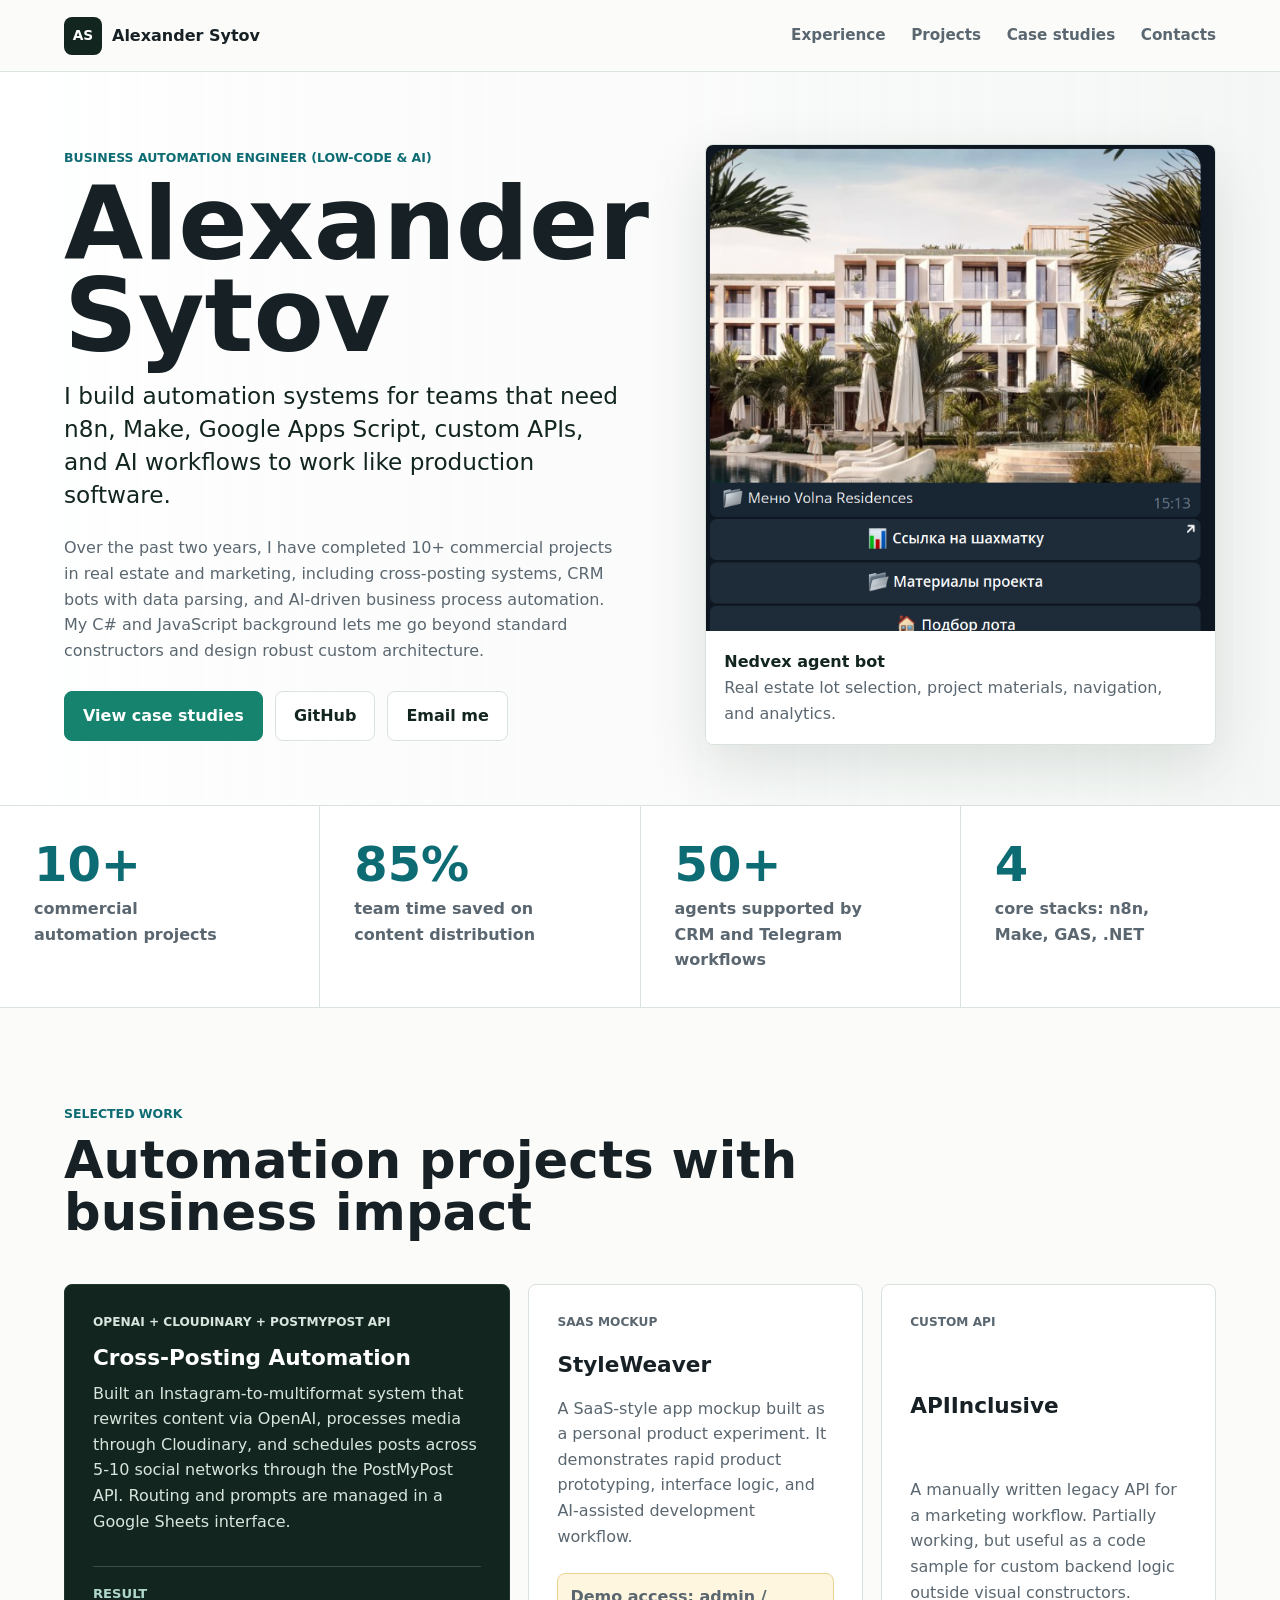
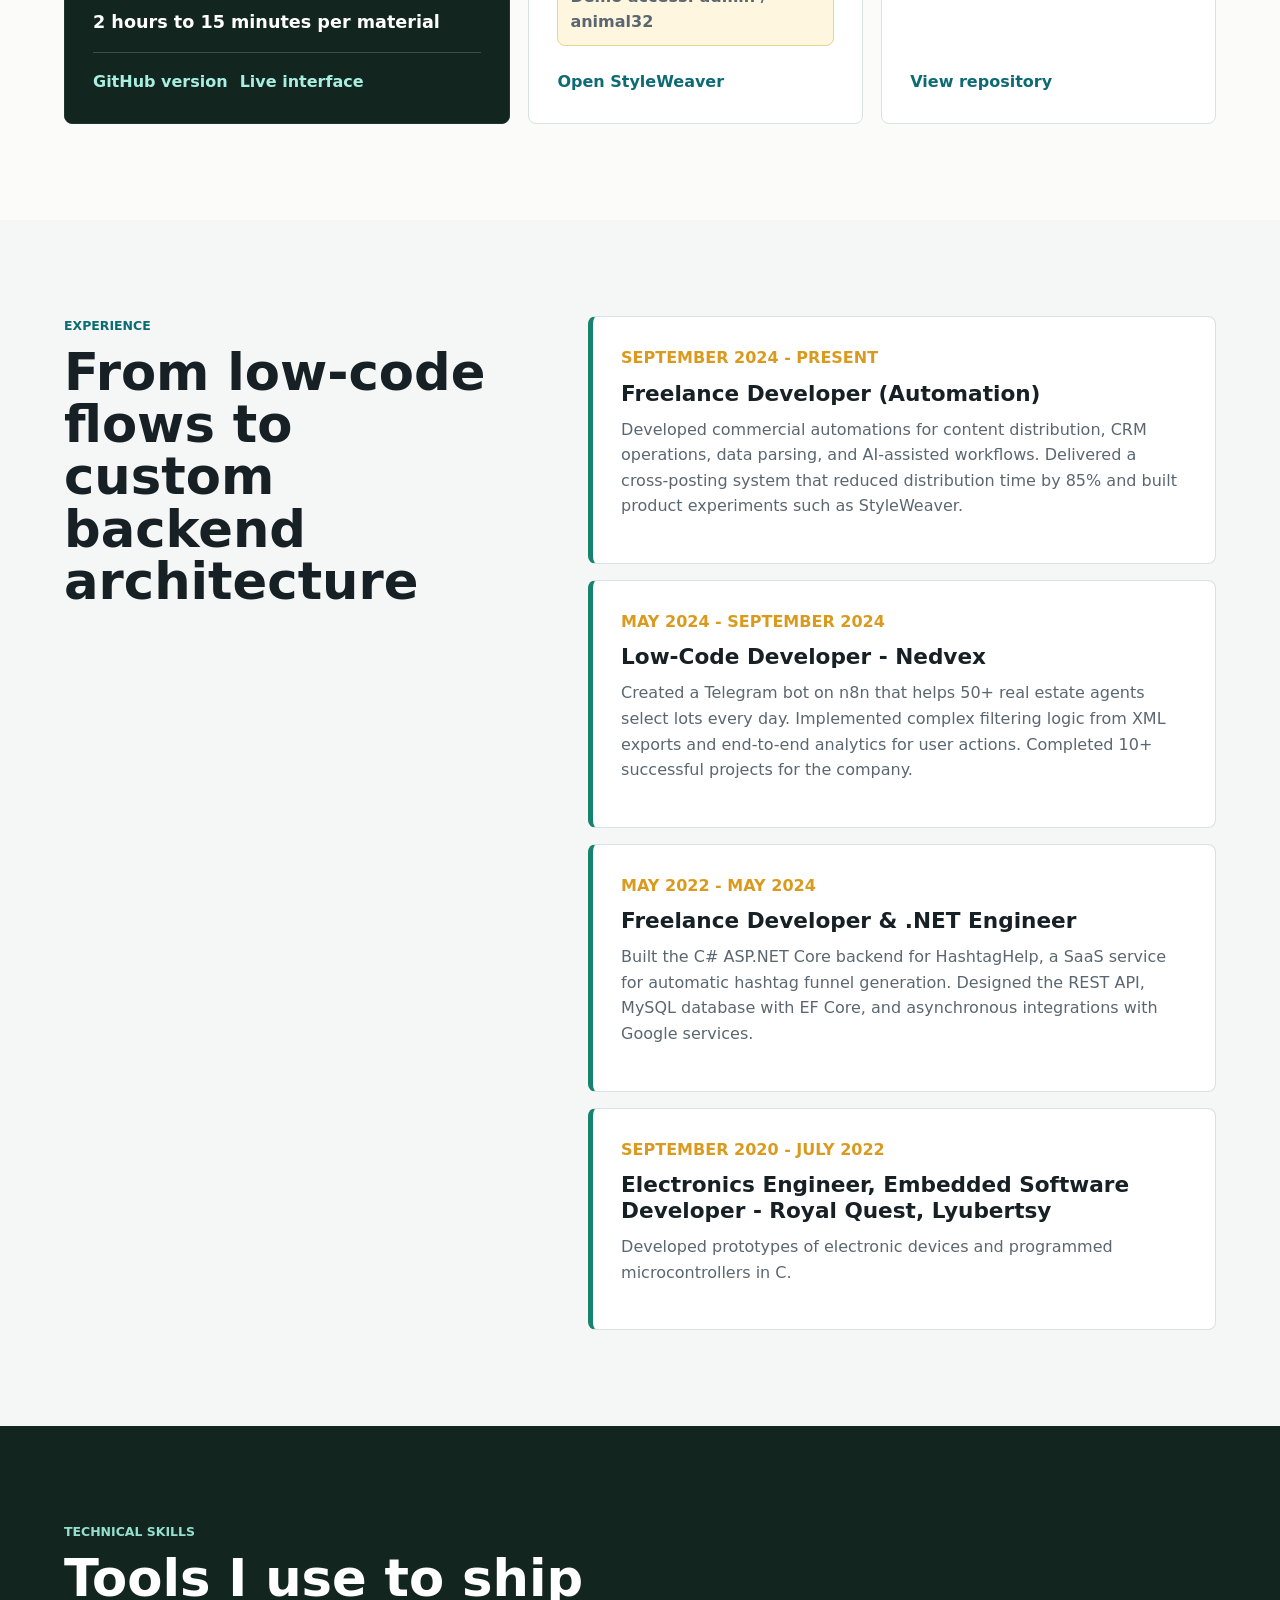
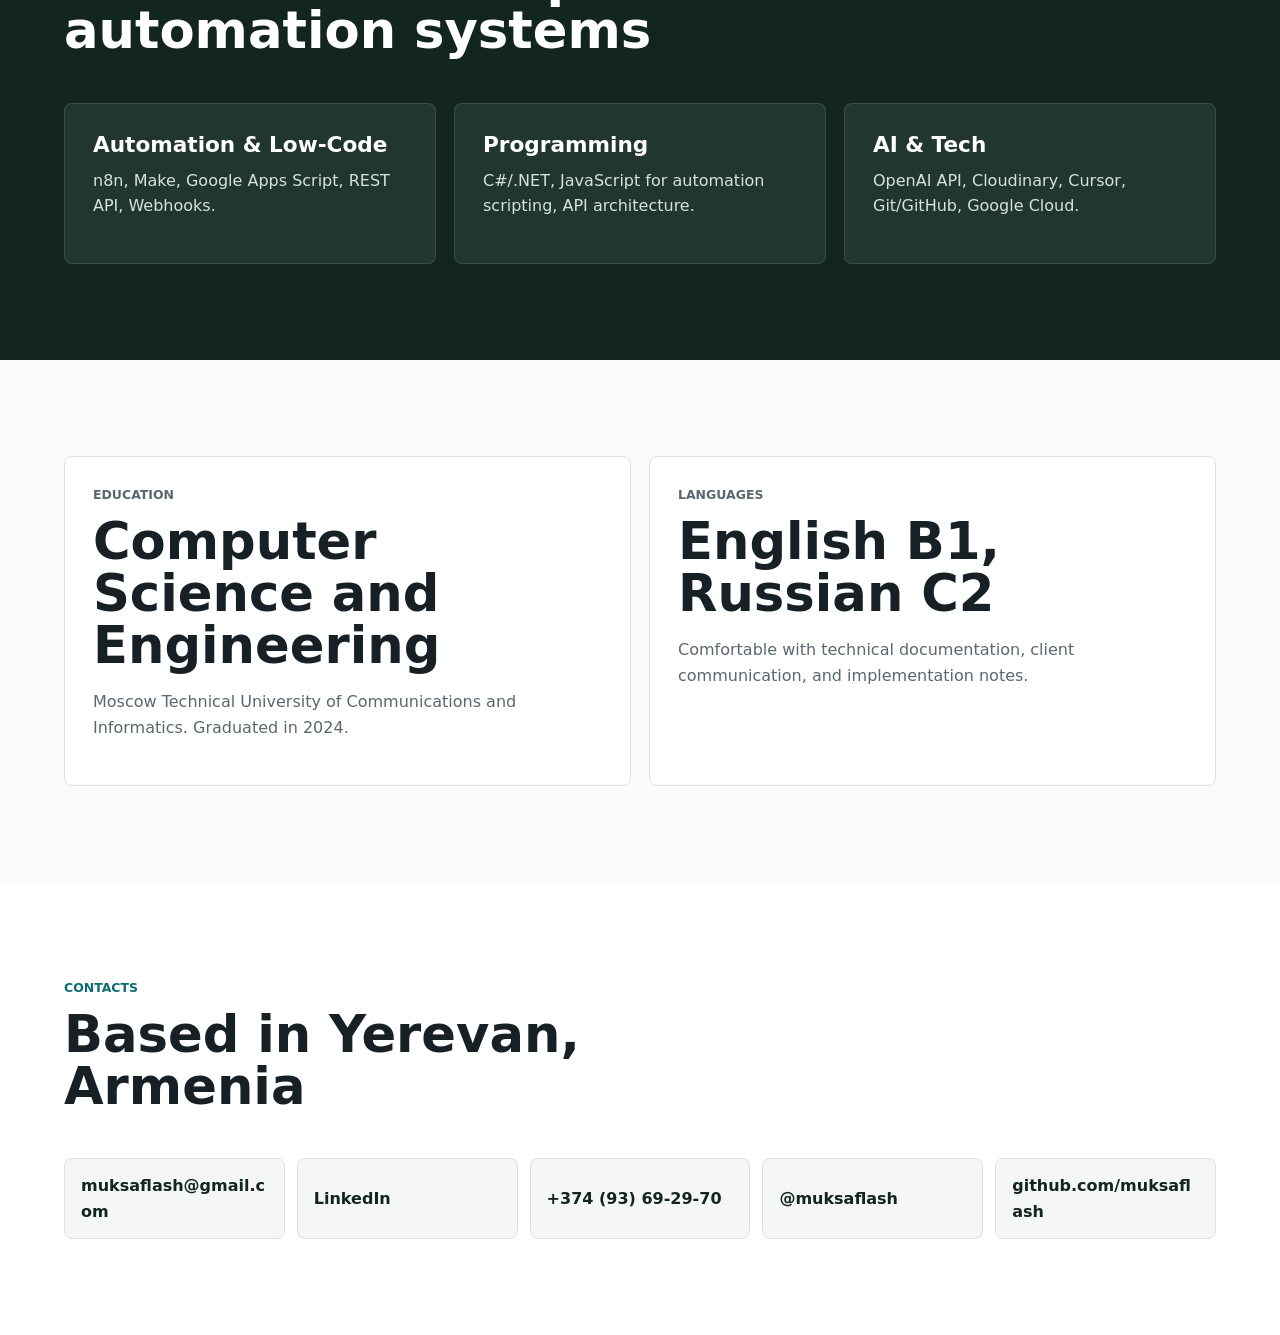
==== index.html @ afac539a "Create GitHub Pages resume site" ====
<!doctype html>
<html lang="en">
  <head>
    <meta charset="utf-8">
    <meta name="viewport" content="width=device-width, initial-scale=1">
    <title>Alexander Sytov | Business Automation Engineer</title>
    <meta
      name="description"
      content="Alexander Sytov - Business Automation Engineer specializing in low-code, AI, n8n, Make, Google Apps Script, C#, JavaScript, APIs, and CRM automation."
    >
    <meta property="og:title" content="Alexander Sytov | Business Automation Engineer">
    <meta
      property="og:description"
      content="Low-code and AI automation engineer with commercial projects in real estate, marketing, cross-posting, bots, and custom APIs."
    >
    <meta property="og:type" content="website">
    <meta property="og:image" content="assets/doc-visual-01.png">
    <link rel="stylesheet" href="styles.css">
  </head>
  <body>
    <header class="site-header">
      <a class="brand" href="index.html" aria-label="Alexander Sytov home">
        <span class="brand-mark">AS</span>
        <span>Alexander Sytov</span>
      </a>
      <nav class="site-nav" aria-label="Primary navigation">
        <a href="#experience">Experience</a>
        <a href="#projects">Projects</a>
        <a href="projects.html">Case studies</a>
        <a href="#contacts">Contacts</a>
      </nav>
    </header>

    <main>
      <section class="hero">
        <div class="hero-copy">
          <p class="eyebrow">Business Automation Engineer (Low-Code &amp; AI)</p>
          <h1>Alexander Sytov</h1>
          <p class="lead">
            I build automation systems for teams that need n8n, Make, Google Apps Script,
            custom APIs, and AI workflows to work like production software.
          </p>
          <p>
            Over the past two years, I have completed 10+ commercial projects in real estate
            and marketing, including cross-posting systems, CRM bots with data parsing, and
            AI-driven business process automation. My C# and JavaScript background lets me go
            beyond standard constructors and design robust custom architecture.
          </p>
          <div class="hero-actions">
            <a class="button primary" href="projects.html">View case studies</a>
            <a class="button" href="https://github.com/muksaflash" target="_blank" rel="noreferrer">GitHub</a>
            <a class="button" href="mailto:muksaflash@gmail.com">Email me</a>
          </div>
        </div>
        <figure class="hero-visual">
          <img src="assets/doc-visual-01.png" alt="Telegram real estate bot interface for Nedvex agents">
          <figcaption>
            <strong>Nedvex agent bot</strong>
            Real estate lot selection, project materials, navigation, and analytics.
          </figcaption>
        </figure>
      </section>

      <section class="metric-band" aria-label="Professional highlights">
        <article>
          <strong>10+</strong>
          <span>commercial automation projects</span>
        </article>
        <article>
          <strong>85%</strong>
          <span>team time saved on content distribution</span>
        </article>
        <article>
          <strong>50+</strong>
          <span>agents supported by CRM and Telegram workflows</span>
        </article>
        <article>
          <strong>4</strong>
          <span>core stacks: n8n, Make, GAS, .NET</span>
        </article>
      </section>

      <section id="projects" class="section">
        <div class="section-heading">
          <p class="eyebrow">Selected Work</p>
          <h2>Automation projects with business impact</h2>
        </div>
        <div class="project-grid">
          <article class="project-card feature-card">
            <div>
              <p class="tag">OpenAI + Cloudinary + PostMyPost API</p>
              <h3>Cross-Posting Automation</h3>
              <p>
                Built an Instagram-to-multiformat system that rewrites content via OpenAI,
                processes media through Cloudinary, and schedules posts across 5-10 social
                networks through the PostMyPost API. Routing and prompts are managed in a
                Google Sheets interface.
              </p>
            </div>
            <div class="result-row">
              <span>Result</span>
              <strong>2 hours to 15 minutes per material</strong>
            </div>
            <div class="link-row">
              <a href="https://github.com/Muksaflash/CrosspostingInstGAS" target="_blank" rel="noreferrer">GitHub version</a>
              <a href="https://instagram-automation-76kati656a-uc.a.run.app/" target="_blank" rel="noreferrer">Live interface</a>
            </div>
          </article>

          <article class="project-card">
            <p class="tag">SaaS mockup</p>
            <h3>StyleWeaver</h3>
            <p>
              A SaaS-style app mockup built as a personal product experiment. It demonstrates
              rapid product prototyping, interface logic, and AI-assisted development workflow.
            </p>
            <p class="note">Demo access: admin / animal32</p>
            <a href="https://styleweaver-692930870929.us-central1.run.app/" target="_blank" rel="noreferrer">Open StyleWeaver</a>
          </article>

          <article class="project-card">
            <p class="tag">Custom API</p>
            <h3>APIInclusive</h3>
            <p>
              A manually written legacy API for a marketing workflow. Partially working, but
              useful as a code sample for custom backend logic outside visual constructors.
            </p>
            <a href="https://github.com/Muksaflash/APIInclusive" target="_blank" rel="noreferrer">View repository</a>
          </article>
        </div>
      </section>

      <section id="experience" class="section split-section">
        <div class="section-heading sticky-heading">
          <p class="eyebrow">Experience</p>
          <h2>From low-code flows to custom backend architecture</h2>
        </div>
        <div class="timeline">
          <article class="timeline-item">
            <p class="date">September 2024 - Present</p>
            <h3>Freelance Developer (Automation)</h3>
            <p>
              Developed commercial automations for content distribution, CRM operations,
              data parsing, and AI-assisted workflows. Delivered a cross-posting system that
              reduced distribution time by 85% and built product experiments such as StyleWeaver.
            </p>
          </article>
          <article class="timeline-item">
            <p class="date">May 2024 - September 2024</p>
            <h3>Low-Code Developer - Nedvex</h3>
            <p>
              Created a Telegram bot on n8n that helps 50+ real estate agents select lots
              every day. Implemented complex filtering logic from XML exports and end-to-end
              analytics for user actions. Completed 10+ successful projects for the company.
            </p>
          </article>
          <article class="timeline-item">
            <p class="date">May 2022 - May 2024</p>
            <h3>Freelance Developer &amp; .NET Engineer</h3>
            <p>
              Built the C# ASP.NET Core backend for HashtagHelp, a SaaS service for automatic
              hashtag funnel generation. Designed the REST API, MySQL database with EF Core,
              and asynchronous integrations with Google services.
            </p>
          </article>
          <article class="timeline-item">
            <p class="date">September 2020 - July 2022</p>
            <h3>Electronics Engineer, Embedded Software Developer - Royal Quest, Lyubertsy</h3>
            <p>
              Developed prototypes of electronic devices and programmed microcontrollers in C.
            </p>
          </article>
        </div>
      </section>

      <section class="section skill-layout">
        <div class="section-heading">
          <p class="eyebrow">Technical Skills</p>
          <h2>Tools I use to ship automation systems</h2>
        </div>
        <div class="skill-columns">
          <article>
            <h3>Automation &amp; Low-Code</h3>
            <p>n8n, Make, Google Apps Script, REST API, Webhooks.</p>
          </article>
          <article>
            <h3>Programming</h3>
            <p>C#/.NET, JavaScript for automation scripting, API architecture.</p>
          </article>
          <article>
            <h3>AI &amp; Tech</h3>
            <p>OpenAI API, Cloudinary, Cursor, Git/GitHub, Google Cloud.</p>
          </article>
        </div>
      </section>

      <section class="section compact-grid">
        <article>
          <p class="eyebrow">Education</p>
          <h2>Computer Science and Engineering</h2>
          <p>Moscow Technical University of Communications and Informatics. Graduated in 2024.</p>
        </article>
        <article>
          <p class="eyebrow">Languages</p>
          <h2>English B1, Russian C2</h2>
          <p>Comfortable with technical documentation, client communication, and implementation notes.</p>
        </article>
      </section>

      <section id="contacts" class="section contact-section">
        <div class="section-heading">
          <p class="eyebrow">Contacts</p>
          <h2>Based in Yerevan, Armenia</h2>
        </div>
        <div class="contact-grid">
          <a href="mailto:muksaflash@gmail.com">muksaflash@gmail.com</a>
          <a href="https://www.linkedin.com/in/aleksandr-sytov/" target="_blank" rel="noreferrer">LinkedIn</a>
          <a href="tel:+37493692970">+374 (93) 69-29-70</a>
          <a href="https://t.me/muksaflash" target="_blank" rel="noreferrer">@muksaflash</a>
          <a href="https://github.com/muksaflash" target="_blank" rel="noreferrer">github.com/muksaflash</a>
        </div>
      </section>
    </main>
  </body>
</html>
---- styles.css ----
:root {
  --ink: #172025;
  --muted: #5b6770;
  --panel: #ffffff;
  --panel-alt: #f4f7f5;
  --line: #d9e2dc;
  --dark: #13251f;
  --dark-soft: #20362e;
  --accent: #15836d;
  --accent-strong: #0d6b73;
  --signal: #d99a1e;
  --paper: #fbfcfa;
  --shadow: 0 22px 60px rgba(21, 45, 35, 0.12);
}

* {
  box-sizing: border-box;
}

html {
  scroll-behavior: smooth;
}

body {
  margin: 0;
  color: var(--ink);
  background: var(--paper);
  font-family: Inter, ui-sans-serif, system-ui, -apple-system, BlinkMacSystemFont, "Segoe UI", Arial, sans-serif;
  line-height: 1.6;
}

img {
  display: block;
  max-width: 100%;
}

a {
  color: var(--accent-strong);
  text-decoration: none;
}

a:hover {
  text-decoration: underline;
}

.site-header {
  position: sticky;
  top: 0;
  z-index: 10;
  display: flex;
  align-items: center;
  justify-content: space-between;
  gap: 24px;
  min-height: 72px;
  padding: 14px clamp(20px, 5vw, 64px);
  background: rgba(251, 252, 250, 0.92);
  border-bottom: 1px solid var(--line);
  backdrop-filter: blur(16px);
}

.brand {
  display: inline-flex;
  align-items: center;
  gap: 10px;
  color: var(--ink);
  font-weight: 800;
  white-space: nowrap;
}

.brand:hover {
  text-decoration: none;
}

.brand-mark {
  display: grid;
  place-items: center;
  width: 38px;
  height: 38px;
  color: #ffffff;
  background: var(--dark);
  border-radius: 8px;
  font-size: 0.86rem;
  letter-spacing: 0;
}

.site-nav {
  display: flex;
  align-items: center;
  justify-content: flex-end;
  gap: clamp(12px, 2vw, 28px);
  flex-wrap: wrap;
  font-size: 0.95rem;
  font-weight: 650;
}

.site-nav a {
  color: var(--muted);
}

.site-nav a:hover,
.site-nav a[aria-current="page"] {
  color: var(--accent-strong);
  text-decoration: none;
}

.hero,
.page-hero {
  display: grid;
  grid-template-columns: minmax(0, 1.05fr) minmax(320px, 0.95fr);
  gap: clamp(32px, 6vw, 80px);
  align-items: center;
  padding: clamp(42px, 6vw, 72px) clamp(20px, 5vw, 64px) clamp(34px, 5vw, 60px);
  background:
    linear-gradient(90deg, rgba(255, 255, 255, 0.96), rgba(244, 247, 245, 0.8)),
    var(--panel-alt);
}

.hero-copy,
.page-hero > div {
  max-width: 720px;
}

.eyebrow {
  margin: 0 0 10px;
  color: var(--accent-strong);
  font-size: 0.78rem;
  font-weight: 800;
  letter-spacing: 0;
  text-transform: uppercase;
}

h1,
h2,
h3,
p {
  margin-top: 0;
}

h1 {
  margin-bottom: 18px;
  font-size: clamp(3rem, 8vw, 6.8rem);
  line-height: 0.9;
  letter-spacing: 0;
}

h2 {
  margin-bottom: 18px;
  font-size: clamp(2rem, 4vw, 3.4rem);
  line-height: 1.02;
  letter-spacing: 0;
}

h3 {
  margin-bottom: 10px;
  font-size: clamp(1.1rem, 2vw, 1.35rem);
  line-height: 1.2;
}

.lead {
  color: var(--dark);
  font-size: clamp(1.15rem, 2vw, 1.45rem);
  line-height: 1.42;
}

.hero-copy p:not(.eyebrow):not(.lead) {
  max-width: 650px;
  color: var(--muted);
}

.hero-actions,
.link-row {
  display: flex;
  align-items: center;
  gap: 12px;
  flex-wrap: wrap;
}

.hero-actions {
  margin-top: 28px;
}

.button {
  display: inline-flex;
  align-items: center;
  justify-content: center;
  min-height: 44px;
  padding: 11px 18px;
  color: var(--dark);
  border: 1px solid var(--line);
  border-radius: 8px;
  background: #ffffff;
  font-weight: 800;
}

.button:hover {
  color: var(--dark);
  border-color: var(--accent);
  text-decoration: none;
}

.button.primary {
  color: #ffffff;
  background: var(--accent);
  border-color: var(--accent);
}

.hero-visual,
.wide-visual,
.visual-grid figure {
  overflow: hidden;
  margin: 0;
  background: #ffffff;
  border: 1px solid var(--line);
  border-radius: 8px;
  box-shadow: var(--shadow);
}

.hero-visual {
  align-self: center;
  display: grid;
  grid-template-rows: minmax(0, 1fr) auto;
}

.hero-visual img {
  width: 100%;
  height: clamp(360px, 38vw, 500px);
  min-height: 0;
  object-fit: cover;
  object-position: top center;
}

.hero-visual figcaption {
  padding: 18px;
  color: var(--muted);
  background: #ffffff;
}

.hero-visual strong {
  display: block;
  color: var(--dark);
}

.metric-band {
  display: grid;
  grid-template-columns: repeat(4, minmax(0, 1fr));
  gap: 1px;
  background: var(--line);
  border-top: 1px solid var(--line);
  border-bottom: 1px solid var(--line);
}

.metric-band article {
  padding: clamp(20px, 4vw, 34px);
  background: #ffffff;
}

.metric-band strong {
  display: block;
  color: var(--accent-strong);
  font-size: clamp(2rem, 4vw, 3rem);
  line-height: 1;
}

.metric-band span {
  display: block;
  max-width: 210px;
  margin-top: 8px;
  color: var(--muted);
  font-weight: 700;
}

.section {
  padding: clamp(56px, 8vw, 96px) clamp(20px, 5vw, 64px);
}

.section-heading {
  max-width: 760px;
  margin-bottom: clamp(28px, 5vw, 46px);
}

.project-grid {
  display: grid;
  grid-template-columns: 1.2fr 0.9fr 0.9fr;
  gap: 18px;
}

.project-card,
.timeline-item,
.skill-columns article,
.compact-grid article,
.case-points article {
  padding: clamp(20px, 3vw, 28px);
  background: var(--panel);
  border: 1px solid var(--line);
  border-radius: 8px;
}

.project-card {
  display: flex;
  flex-direction: column;
  justify-content: space-between;
  min-height: 300px;
}

.project-card p {
  color: var(--muted);
}

.project-card a,
.contact-grid a,
.link-row a {
  font-weight: 850;
}

.feature-card {
  color: #ffffff;
  background: var(--dark);
  border-color: var(--dark-soft);
}

.feature-card p,
.feature-card .tag {
  color: #d7e5dd;
}

.feature-card a {
  color: #a8efe2;
}

.tag {
  margin-bottom: 12px;
  color: var(--accent-strong);
  font-size: 0.76rem;
  font-weight: 850;
  letter-spacing: 0;
  text-transform: uppercase;
}

.note {
  padding: 10px 12px;
  color: var(--dark);
  background: #fff6df;
  border: 1px solid #ead28f;
  border-radius: 8px;
  font-weight: 800;
}

.result-row {
  display: grid;
  gap: 4px;
  margin: 16px 0;
  padding: 16px 0;
  border-top: 1px solid rgba(255, 255, 255, 0.18);
  border-bottom: 1px solid rgba(255, 255, 255, 0.18);
}

.result-row span {
  color: #afd7cd;
  font-size: 0.82rem;
  font-weight: 850;
  letter-spacing: 0;
  text-transform: uppercase;
}

.result-row strong {
  color: #ffffff;
  font-size: 1.1rem;
}

.split-section {
  display: grid;
  grid-template-columns: minmax(260px, 0.72fr) minmax(0, 1fr);
  gap: clamp(30px, 6vw, 72px);
  background: var(--panel-alt);
}

.sticky-heading {
  align-self: start;
  position: sticky;
  top: 104px;
}

.timeline {
  display: grid;
  gap: 16px;
}

.timeline-item {
  border-left: 5px solid var(--accent);
}

.timeline-item p {
  color: var(--muted);
}

.date {
  margin-bottom: 10px;
  color: var(--signal) !important;
  font-weight: 850;
  letter-spacing: 0;
  text-transform: uppercase;
}

.skill-layout {
  background: var(--dark);
  color: #ffffff;
}

.skill-layout .eyebrow {
  color: #95dfcf;
}

.skill-columns {
  display: grid;
  grid-template-columns: repeat(3, minmax(0, 1fr));
  gap: 18px;
}

.skill-columns article {
  background: var(--dark-soft);
  border-color: rgba(255, 255, 255, 0.12);
}

.skill-columns p {
  color: #d4e3dc;
}

.compact-grid {
  display: grid;
  grid-template-columns: repeat(2, minmax(0, 1fr));
  gap: 18px;
}

.compact-grid p {
  color: var(--muted);
}

.contact-section {
  background: #ffffff;
}

.contact-grid {
  display: grid;
  grid-template-columns: repeat(5, minmax(0, 1fr));
  gap: 12px;
}

.contact-grid a {
  display: flex;
  align-items: center;
  min-height: 64px;
  padding: 14px 16px;
  color: var(--dark);
  background: var(--panel-alt);
  border: 1px solid var(--line);
  border-radius: 8px;
  overflow-wrap: anywhere;
}

.contact-grid a:hover {
  border-color: var(--accent);
  text-decoration: none;
}

.page-hero {
  grid-template-columns: minmax(0, 0.75fr) minmax(320px, 1fr);
}

.wide-visual img {
  width: 100%;
  height: clamp(290px, 36vw, 520px);
  object-fit: cover;
  object-position: center;
}

.case-study {
  display: grid;
  grid-template-columns: minmax(0, 0.8fr) minmax(0, 1.2fr);
  gap: clamp(28px, 5vw, 56px);
  align-items: start;
  padding: clamp(56px, 8vw, 96px) clamp(20px, 5vw, 64px);
}

.case-study.reverse {
  background: var(--panel-alt);
}

.case-copy {
  position: sticky;
  top: 104px;
}

.case-copy > p:not(.eyebrow) {
  color: var(--muted);
}

.case-points {
  display: grid;
  gap: 12px;
  margin: 26px 0;
}

.case-points p {
  color: var(--muted);
}

.visual-grid {
  display: grid;
  grid-template-columns: repeat(2, minmax(0, 1fr));
  gap: 16px;
}

.visual-grid figure {
  box-shadow: none;
}

.visual-grid img {
  width: 100%;
  aspect-ratio: 4 / 3;
  object-fit: cover;
  object-position: top center;
  background: #eef3f0;
}

.visual-grid figcaption {
  padding: 12px 14px;
  color: var(--muted);
  font-size: 0.9rem;
  font-weight: 750;
  background: #ffffff;
}

@media (max-width: 1060px) {
  .hero,
  .page-hero,
  .split-section,
  .case-study {
    grid-template-columns: 1fr;
  }

  .sticky-heading,
  .case-copy {
    position: static;
  }

  .project-grid {
    grid-template-columns: 1fr;
  }

  .feature-card {
    min-height: 0;
  }

  .contact-grid {
    grid-template-columns: repeat(2, minmax(0, 1fr));
  }
}

@media (max-width: 760px) {
  .site-header {
    align-items: flex-start;
    flex-direction: column;
  }

  .site-nav {
    justify-content: flex-start;
    width: 100%;
  }

  h1 {
    font-size: clamp(2.55rem, 15vw, 4.2rem);
  }

  .hero-visual img {
    min-height: 320px;
  }

  .metric-band,
  .skill-columns,
  .compact-grid,
  .visual-grid,
  .contact-grid {
    grid-template-columns: 1fr;
  }

  .section,
  .case-study {
    padding-top: 48px;
    padding-bottom: 48px;
  }
}
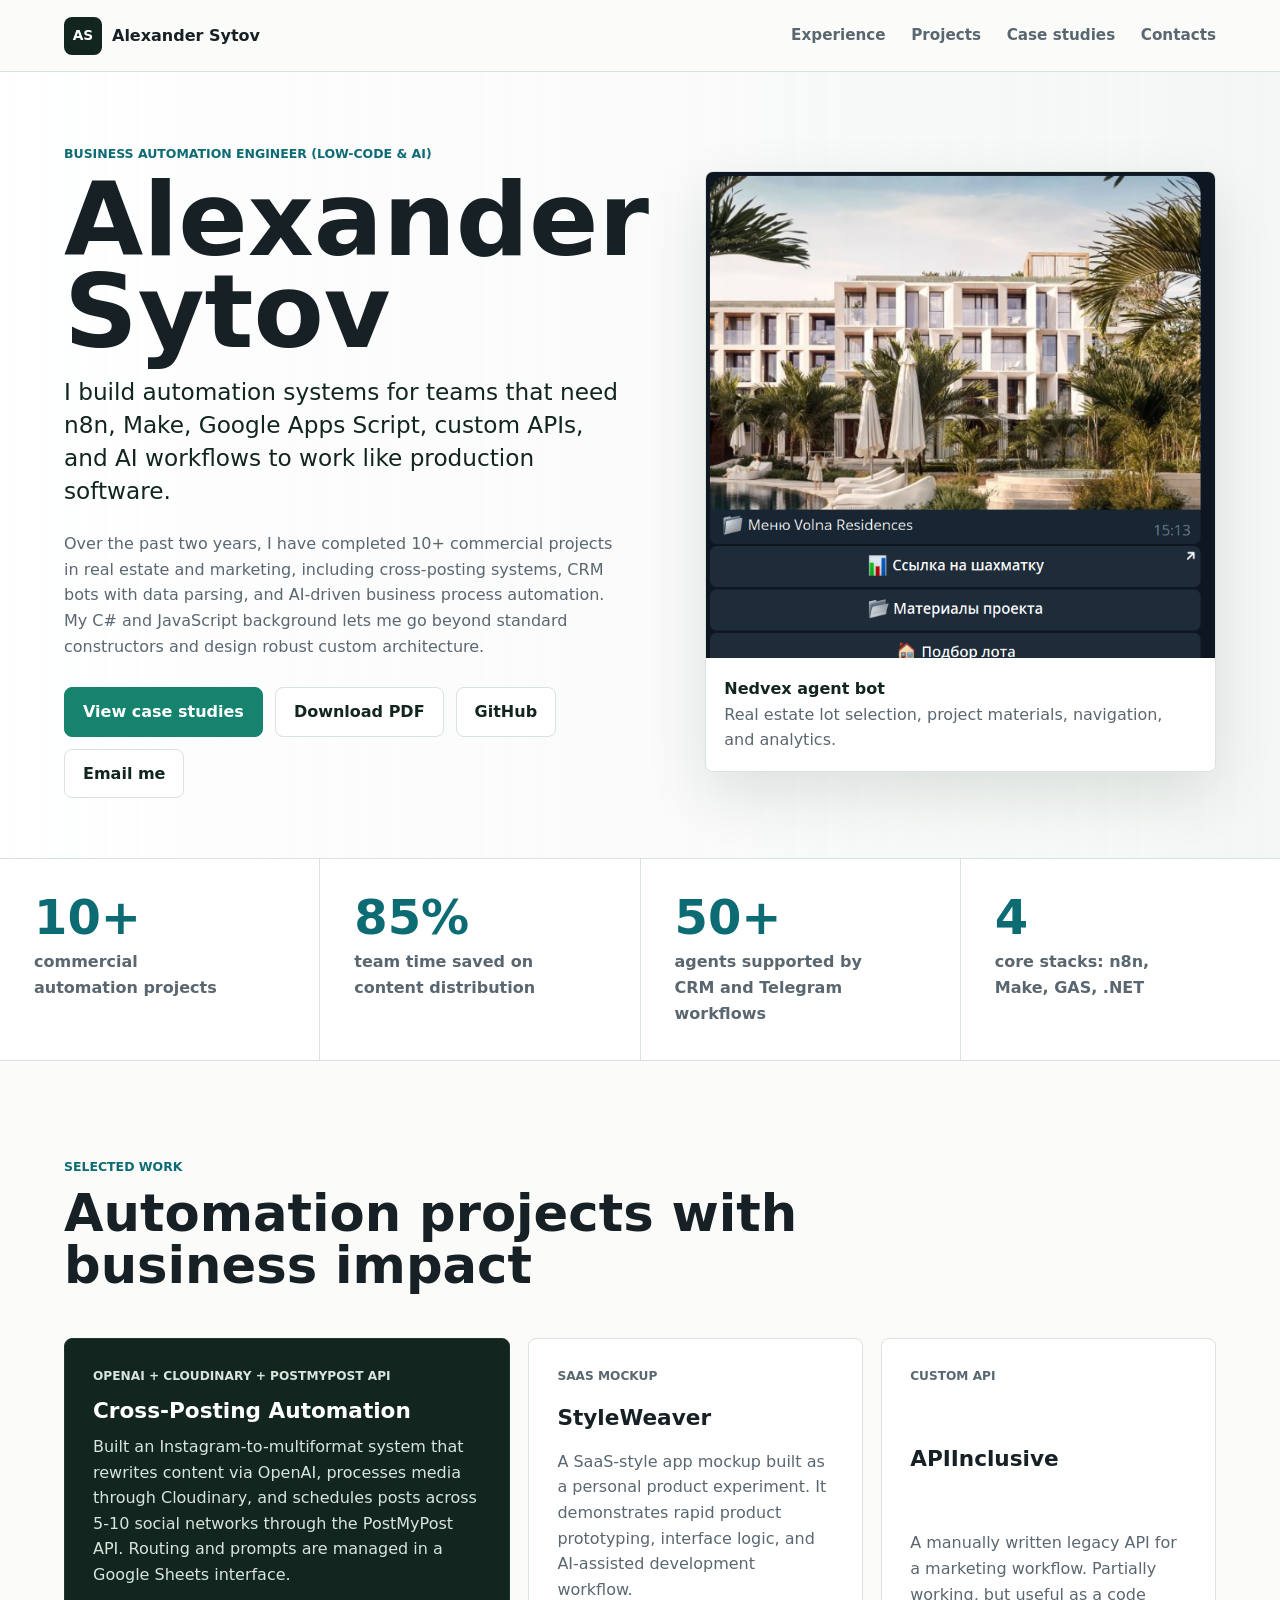
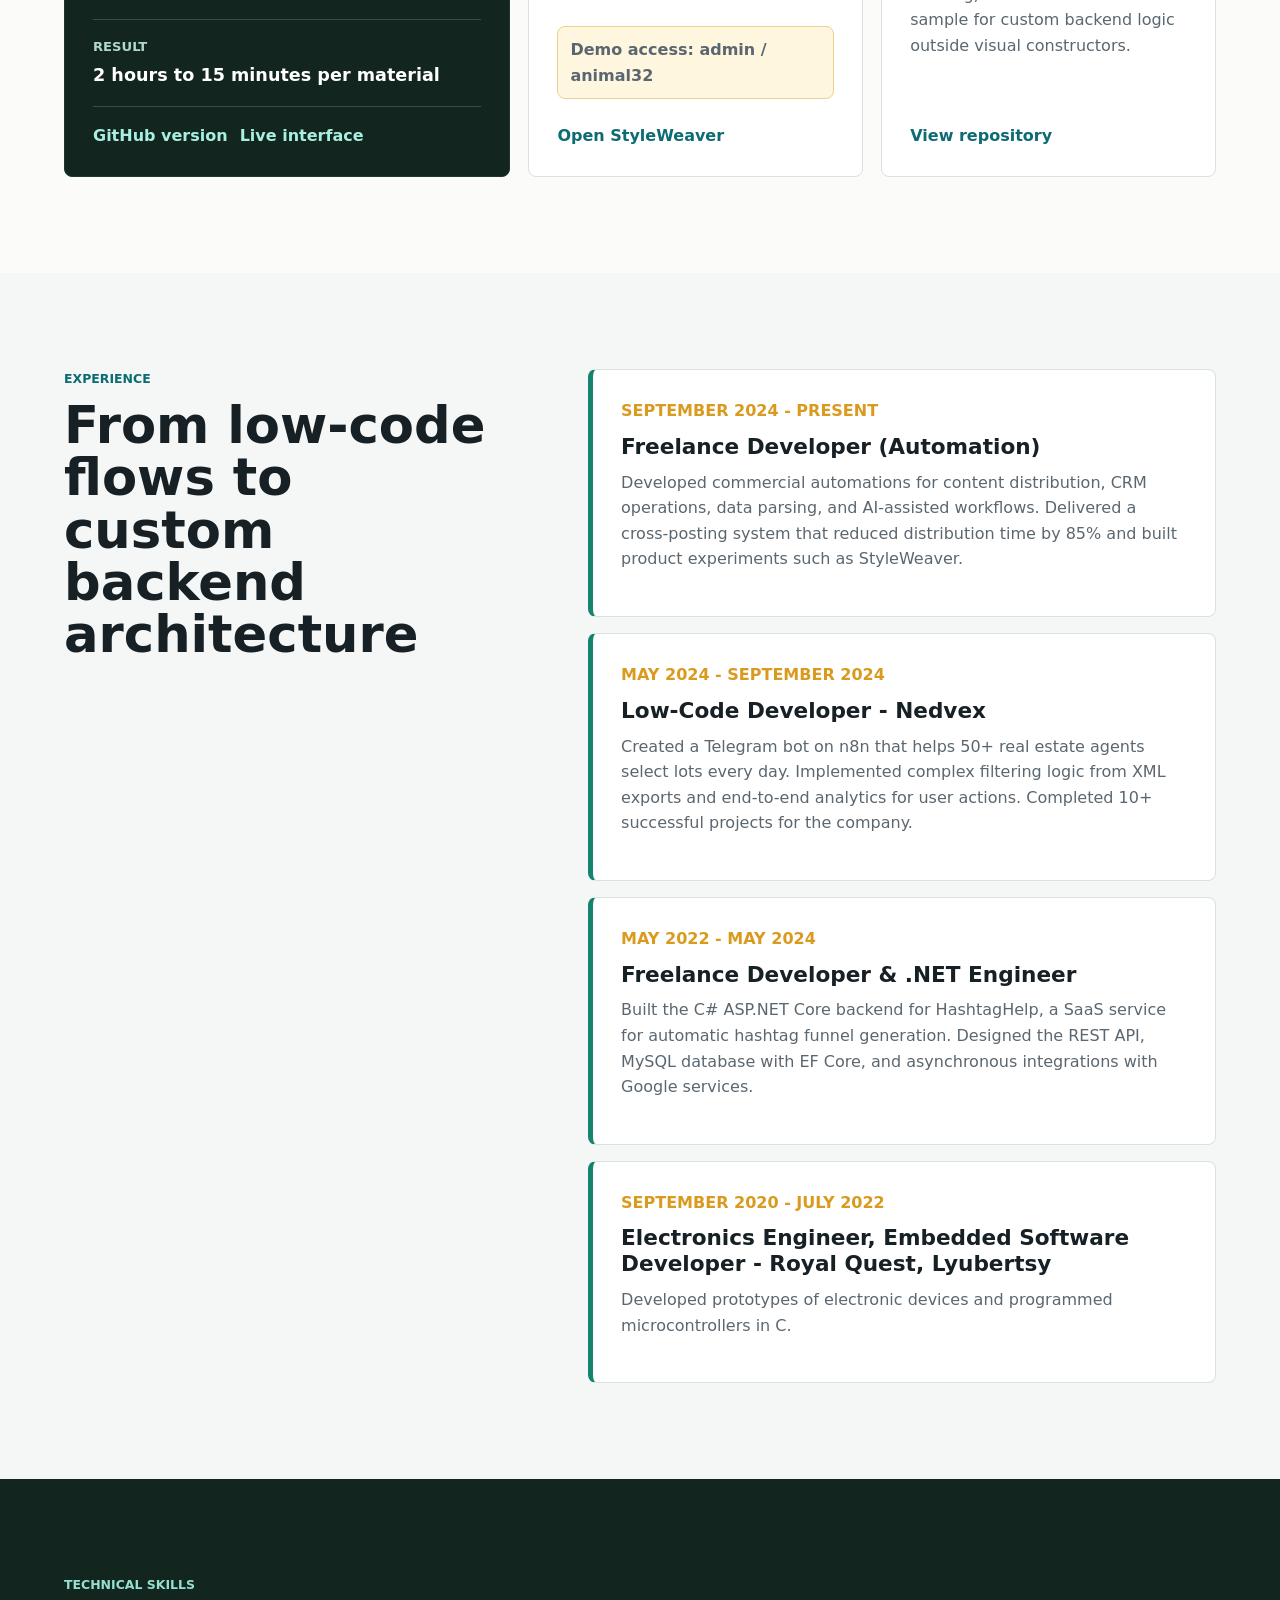
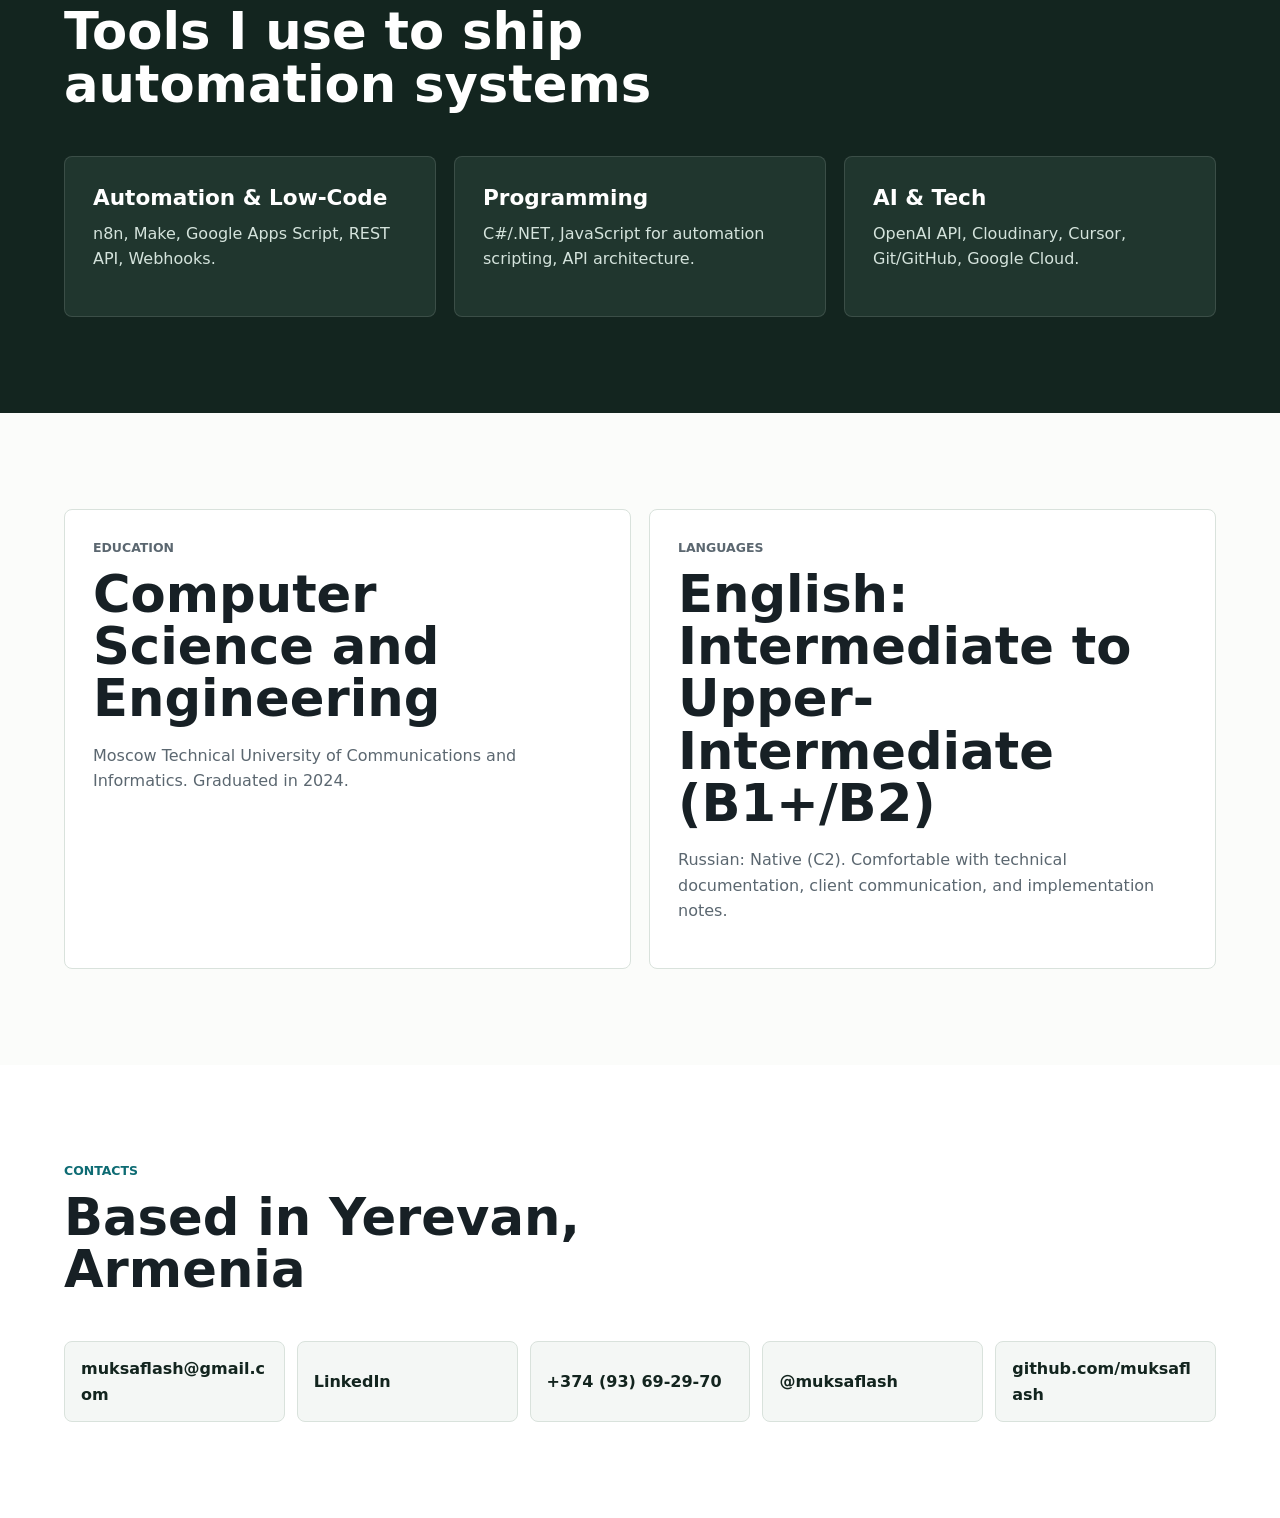
==== commit 223bb170: "Add downloadable one-page resume PDF" ====
--- a/index.html
+++ b/index.html
@@ -48,6 +48,7 @@
           </p>
           <div class="hero-actions">
             <a class="button primary" href="projects.html">View case studies</a>
+            <a class="button" href="assets/alexander-sytov-resume.pdf" download>Download PDF</a>
             <a class="button" href="https://github.com/muksaflash" target="_blank" rel="noreferrer">GitHub</a>
             <a class="button" href="mailto:muksaflash@gmail.com">Email me</a>
           </div>
@@ -202,8 +203,8 @@
         </article>
         <article>
           <p class="eyebrow">Languages</p>
-          <h2>English B1, Russian C2</h2>
-          <p>Comfortable with technical documentation, client communication, and implementation notes.</p>
+          <h2>English: Intermediate to Upper-Intermediate (B1+/B2)</h2>
+          <p>Russian: Native (C2). Comfortable with technical documentation, client communication, and implementation notes.</p>
         </article>
       </section>
 
@@ -214,7 +215,7 @@
         </div>
         <div class="contact-grid">
           <a href="mailto:muksaflash@gmail.com">muksaflash@gmail.com</a>
-          <a href="https://www.linkedin.com/in/aleksandr-sytov/" target="_blank" rel="noreferrer">LinkedIn</a>
+          <a href="https://www.linkedin.com/in/aleksandr-sytov-b4832b259" target="_blank" rel="noreferrer">LinkedIn</a>
           <a href="tel:+37493692970">+374 (93) 69-29-70</a>
           <a href="https://t.me/muksaflash" target="_blank" rel="noreferrer">@muksaflash</a>
           <a href="https://github.com/muksaflash" target="_blank" rel="noreferrer">github.com/muksaflash</a>
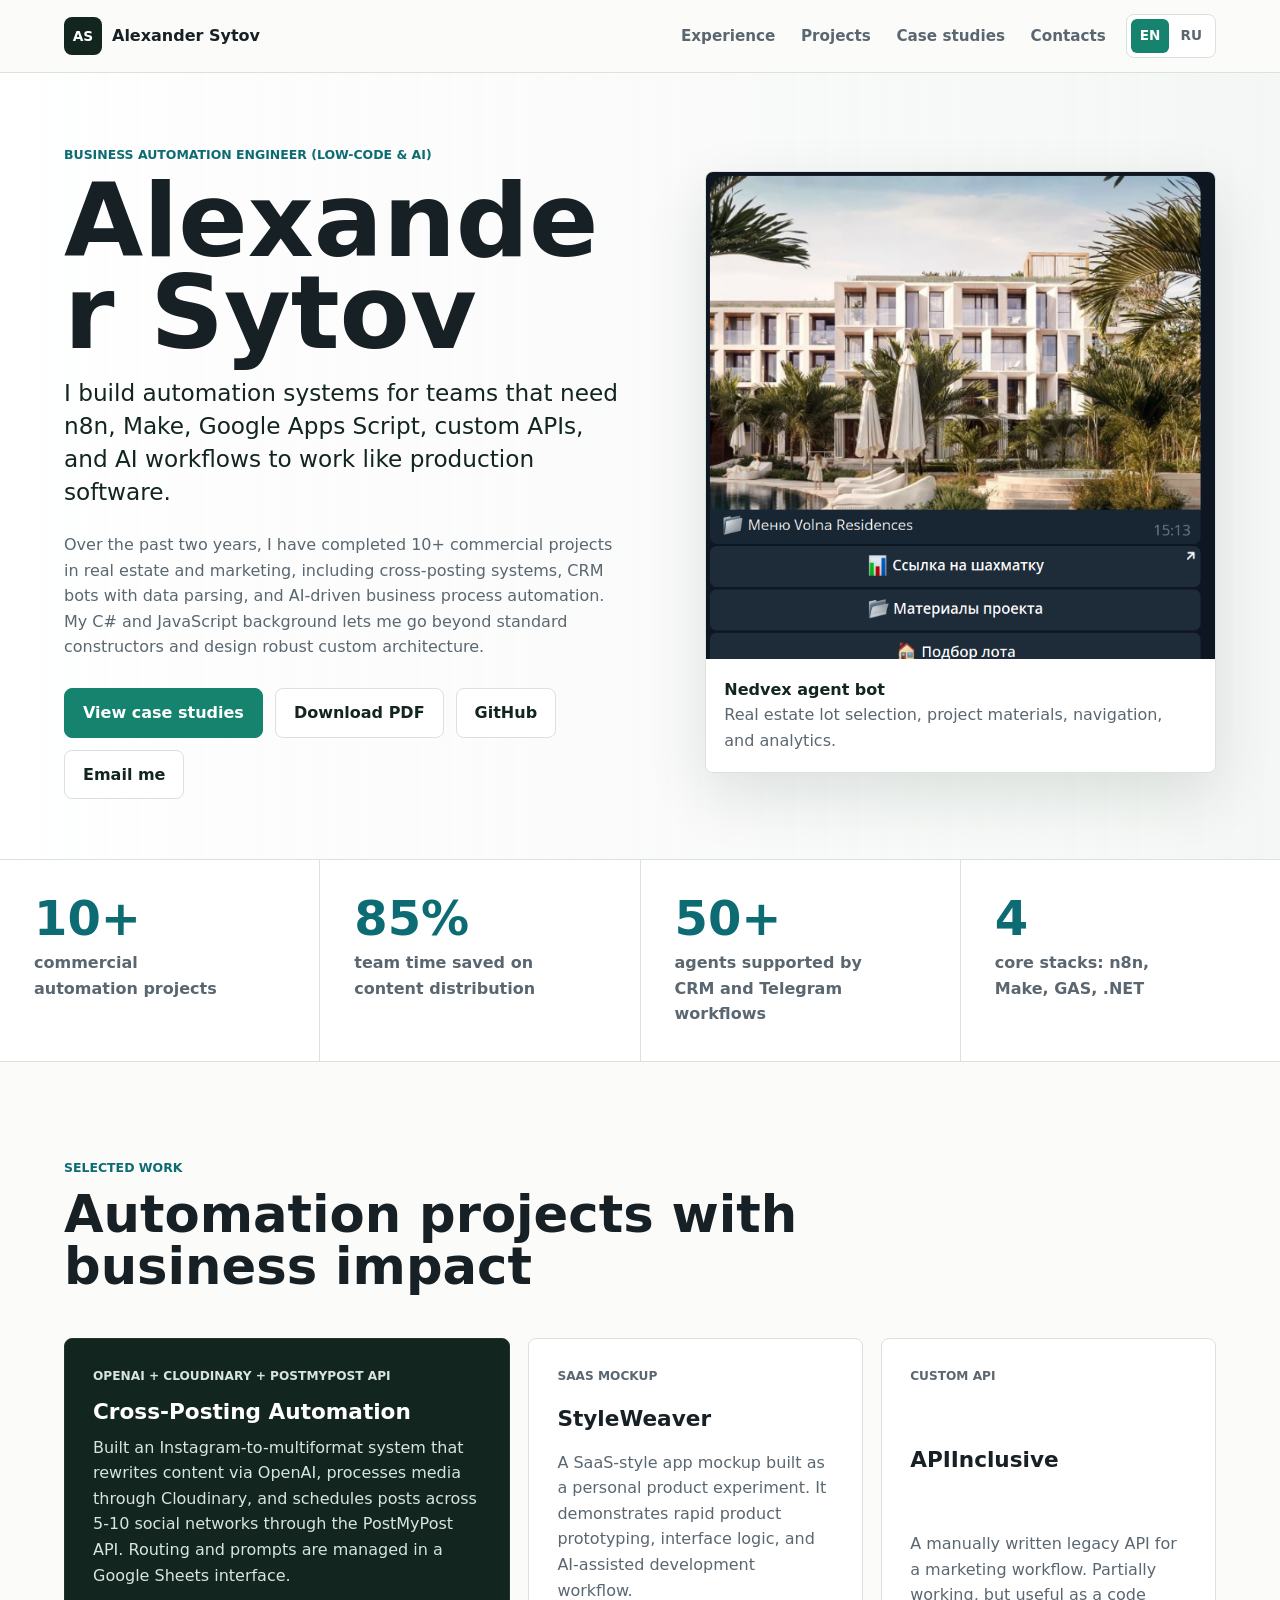
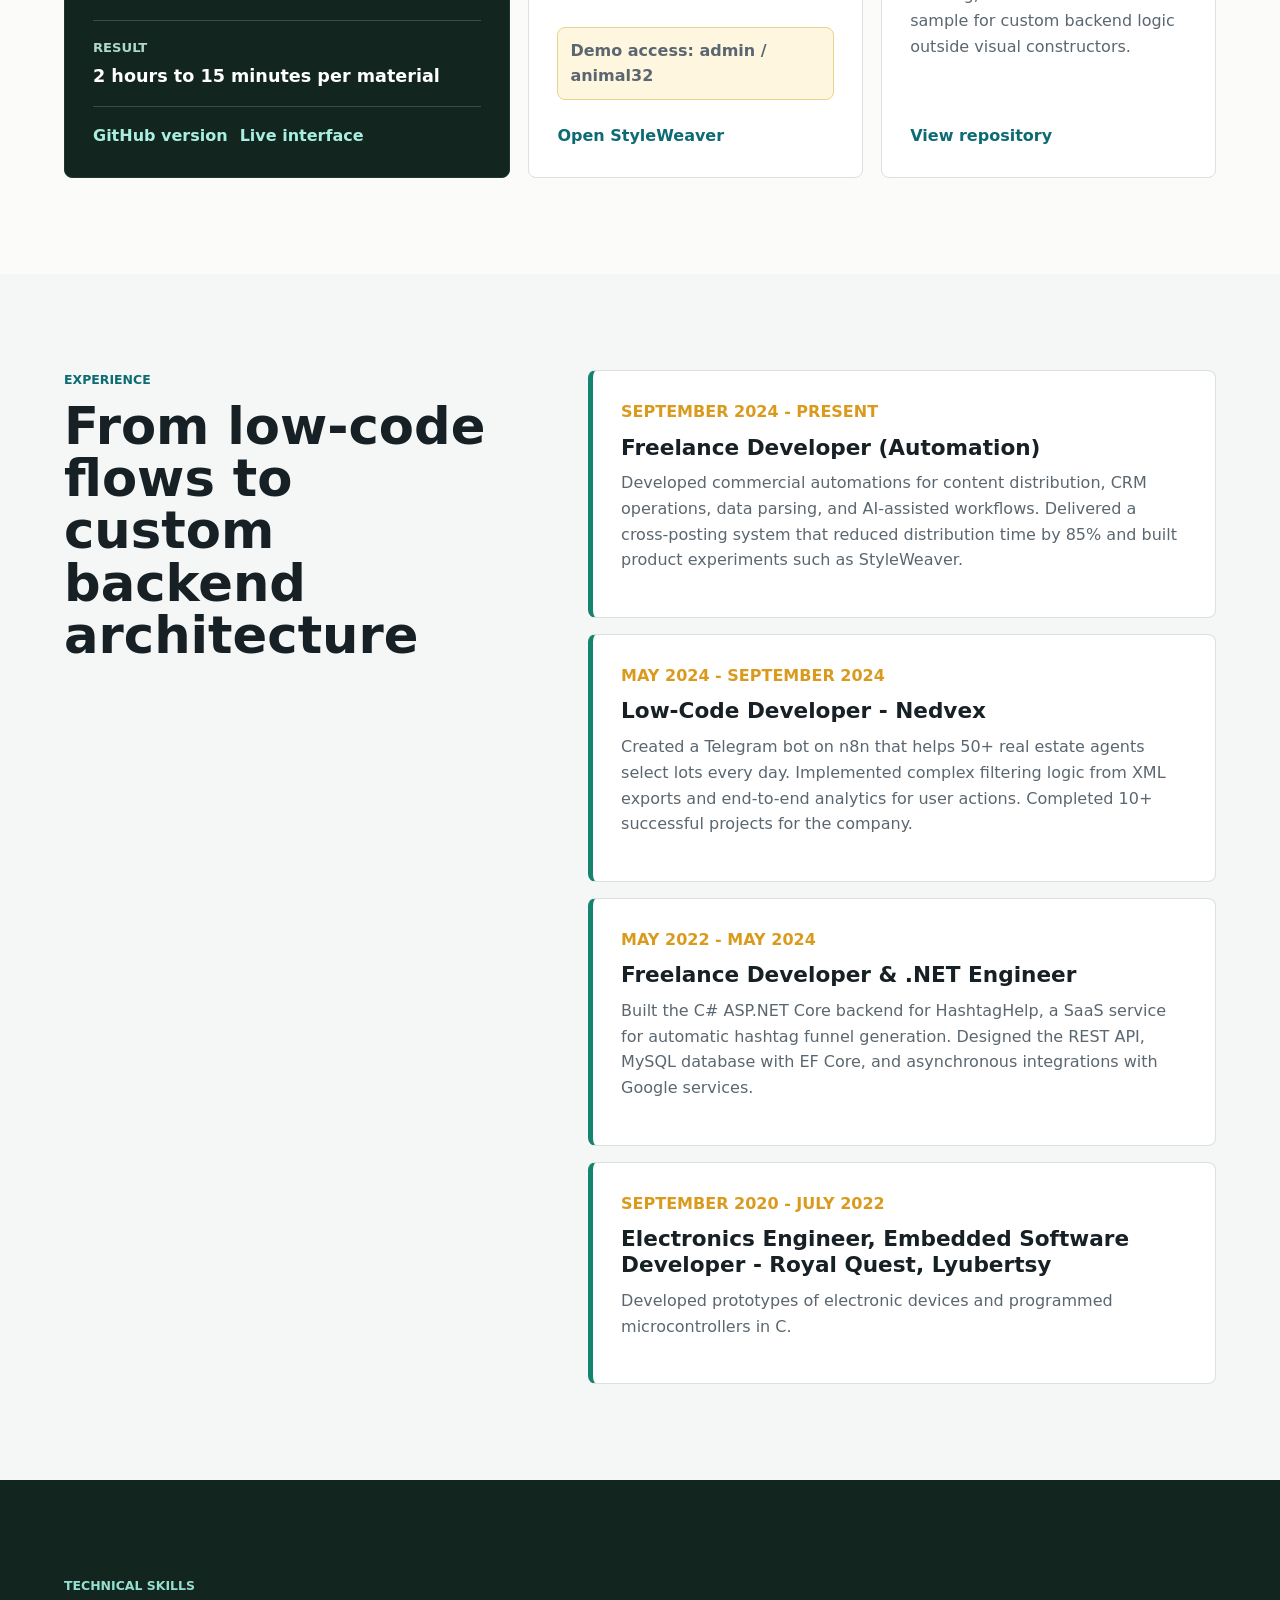
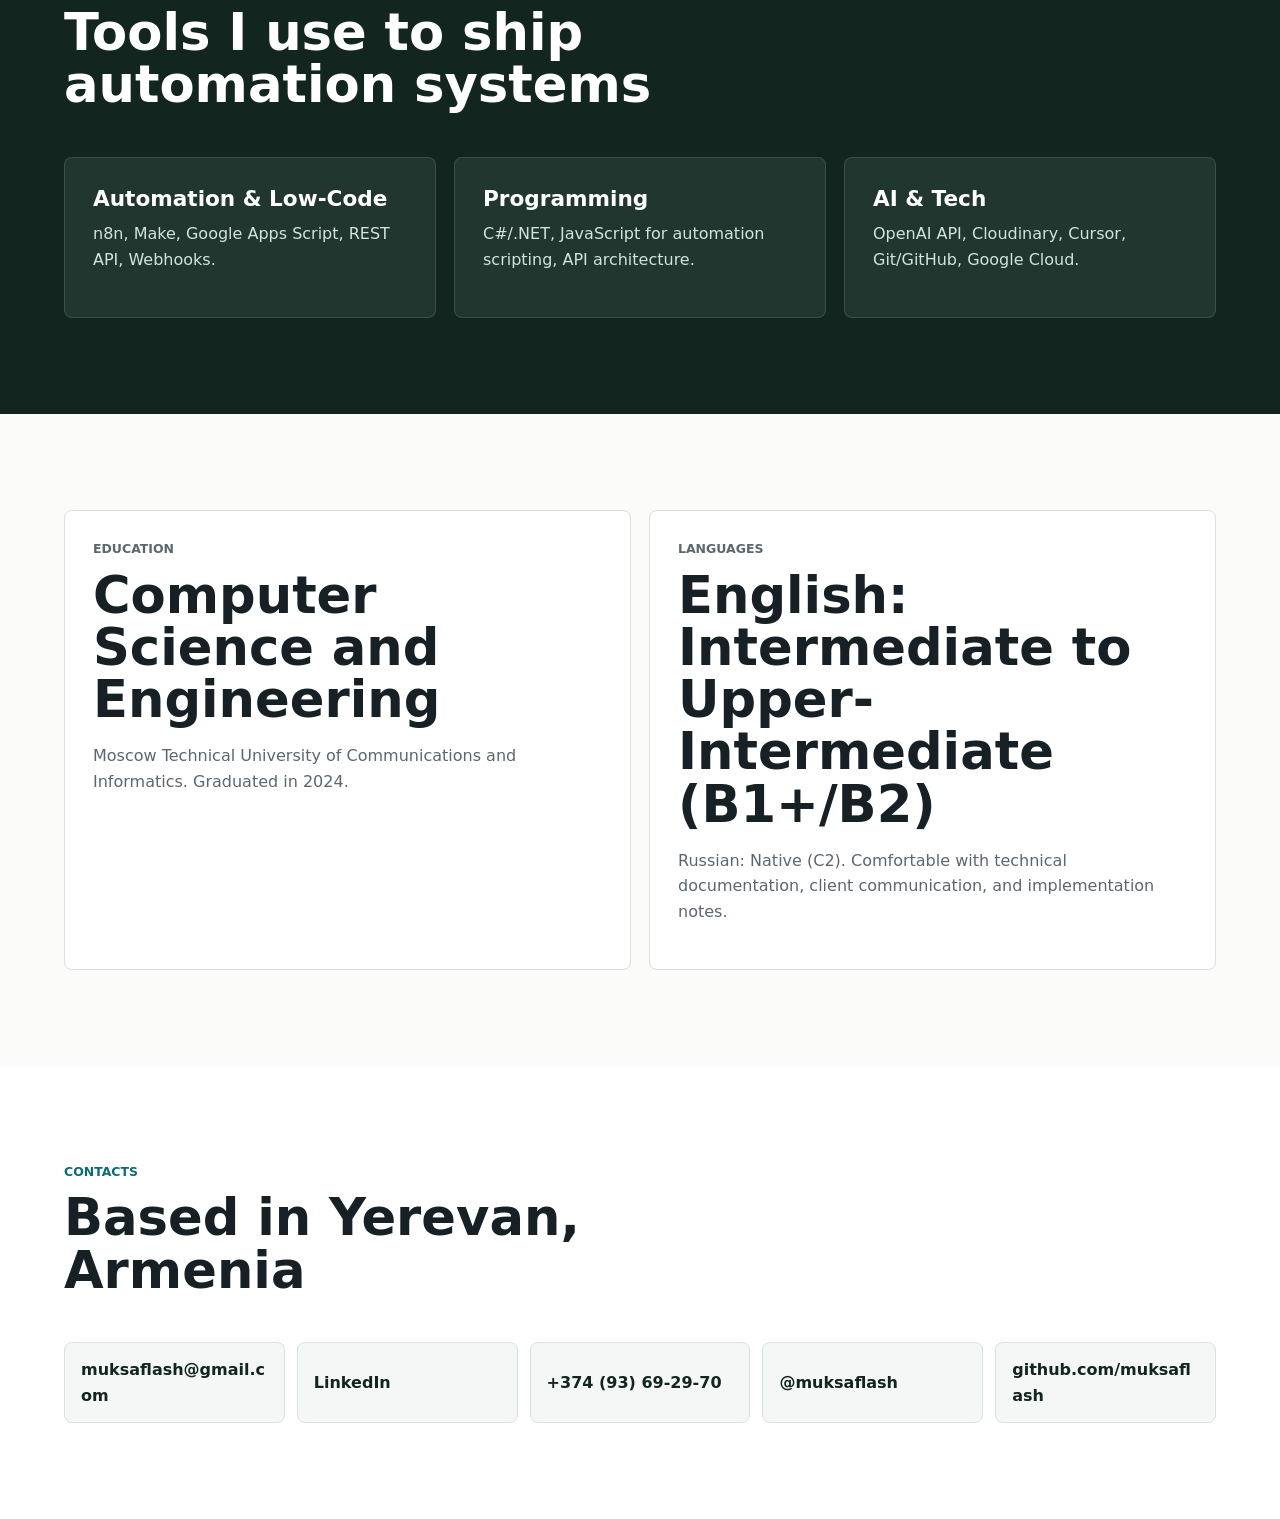
==== commit e37f7072: "Add Russian resume site version" ====
--- a/index.html
+++ b/index.html
@@ -15,6 +15,8 @@
     >
     <meta property="og:type" content="website">
     <meta property="og:image" content="assets/doc-visual-01.png">
+    <link rel="alternate" hreflang="en" href="https://muksaflash.github.io/">
+    <link rel="alternate" hreflang="ru" href="https://muksaflash.github.io/ru.html">
     <link rel="stylesheet" href="styles.css">
   </head>
   <body>
@@ -23,12 +25,18 @@
         <span class="brand-mark">AS</span>
         <span>Alexander Sytov</span>
       </a>
-      <nav class="site-nav" aria-label="Primary navigation">
-        <a href="#experience">Experience</a>
-        <a href="#projects">Projects</a>
-        <a href="projects.html">Case studies</a>
-        <a href="#contacts">Contacts</a>
-      </nav>
+      <div class="header-actions">
+        <nav class="site-nav" aria-label="Primary navigation">
+          <a href="#experience">Experience</a>
+          <a href="#projects">Projects</a>
+          <a href="projects.html">Case studies</a>
+          <a href="#contacts">Contacts</a>
+        </nav>
+        <nav class="language-switch" aria-label="Language selection">
+          <a href="index.html" aria-current="page">EN</a>
+          <a href="ru.html">RU</a>
+        </nav>
+      </div>
     </header>
 
     <main>
--- a/styles.css
+++ b/styles.css
@@ -58,6 +58,14 @@
   backdrop-filter: blur(16px);
 }
 
+.header-actions {
+  display: flex;
+  align-items: center;
+  justify-content: flex-end;
+  gap: 20px;
+  flex-wrap: wrap;
+}
+
 .brand {
   display: inline-flex;
   align-items: center;
@@ -103,6 +111,36 @@
   text-decoration: none;
 }
 
+.language-switch {
+  display: inline-flex;
+  align-items: center;
+  gap: 2px;
+  padding: 4px;
+  background: #ffffff;
+  border: 1px solid var(--line);
+  border-radius: 8px;
+}
+
+.language-switch a {
+  min-width: 38px;
+  padding: 6px 9px;
+  color: var(--muted);
+  border-radius: 6px;
+  font-size: 0.85rem;
+  font-weight: 850;
+  text-align: center;
+}
+
+.language-switch a:hover {
+  color: var(--accent-strong);
+  text-decoration: none;
+}
+
+.language-switch a[aria-current="page"] {
+  color: #ffffff;
+  background: var(--accent);
+}
+
 .hero,
 .page-hero {
   display: grid;
@@ -118,6 +156,17 @@
 .hero-copy,
 .page-hero > div {
   max-width: 720px;
+}
+
+.hero > *,
+.page-hero > *,
+.split-section > *,
+.case-study > *,
+.project-grid > *,
+.skill-columns > *,
+.compact-grid > *,
+.contact-grid > * {
+  min-width: 0;
 }
 
 .eyebrow {
@@ -134,6 +183,7 @@
 h3,
 p {
   margin-top: 0;
+  overflow-wrap: break-word;
 }
 
 h1 {
@@ -190,6 +240,8 @@
   border-radius: 8px;
   background: #ffffff;
   font-weight: 800;
+  overflow-wrap: break-word;
+  text-align: center;
 }
 
 .button:hover {
@@ -567,6 +619,11 @@
     width: 100%;
   }
 
+  .header-actions {
+    justify-content: flex-start;
+    width: 100%;
+  }
+
   h1 {
     font-size: clamp(2.55rem, 15vw, 4.2rem);
   }
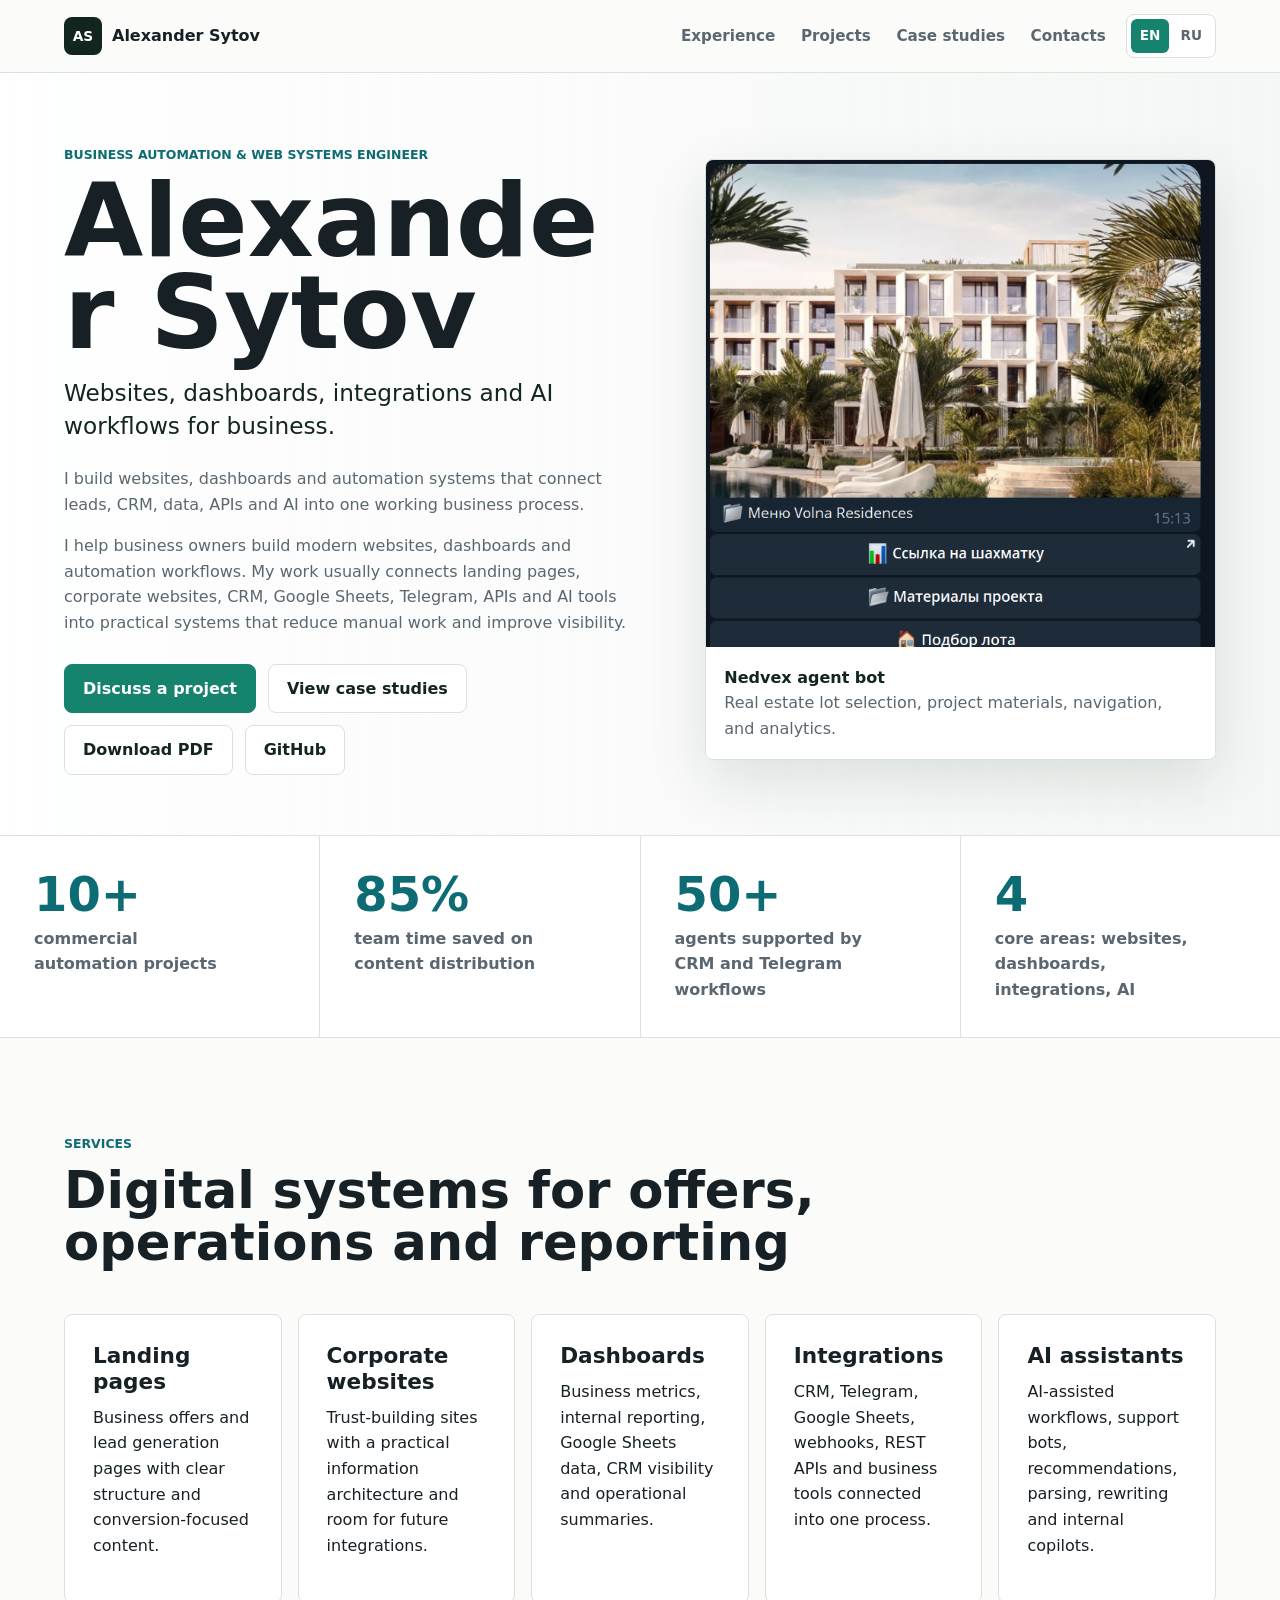
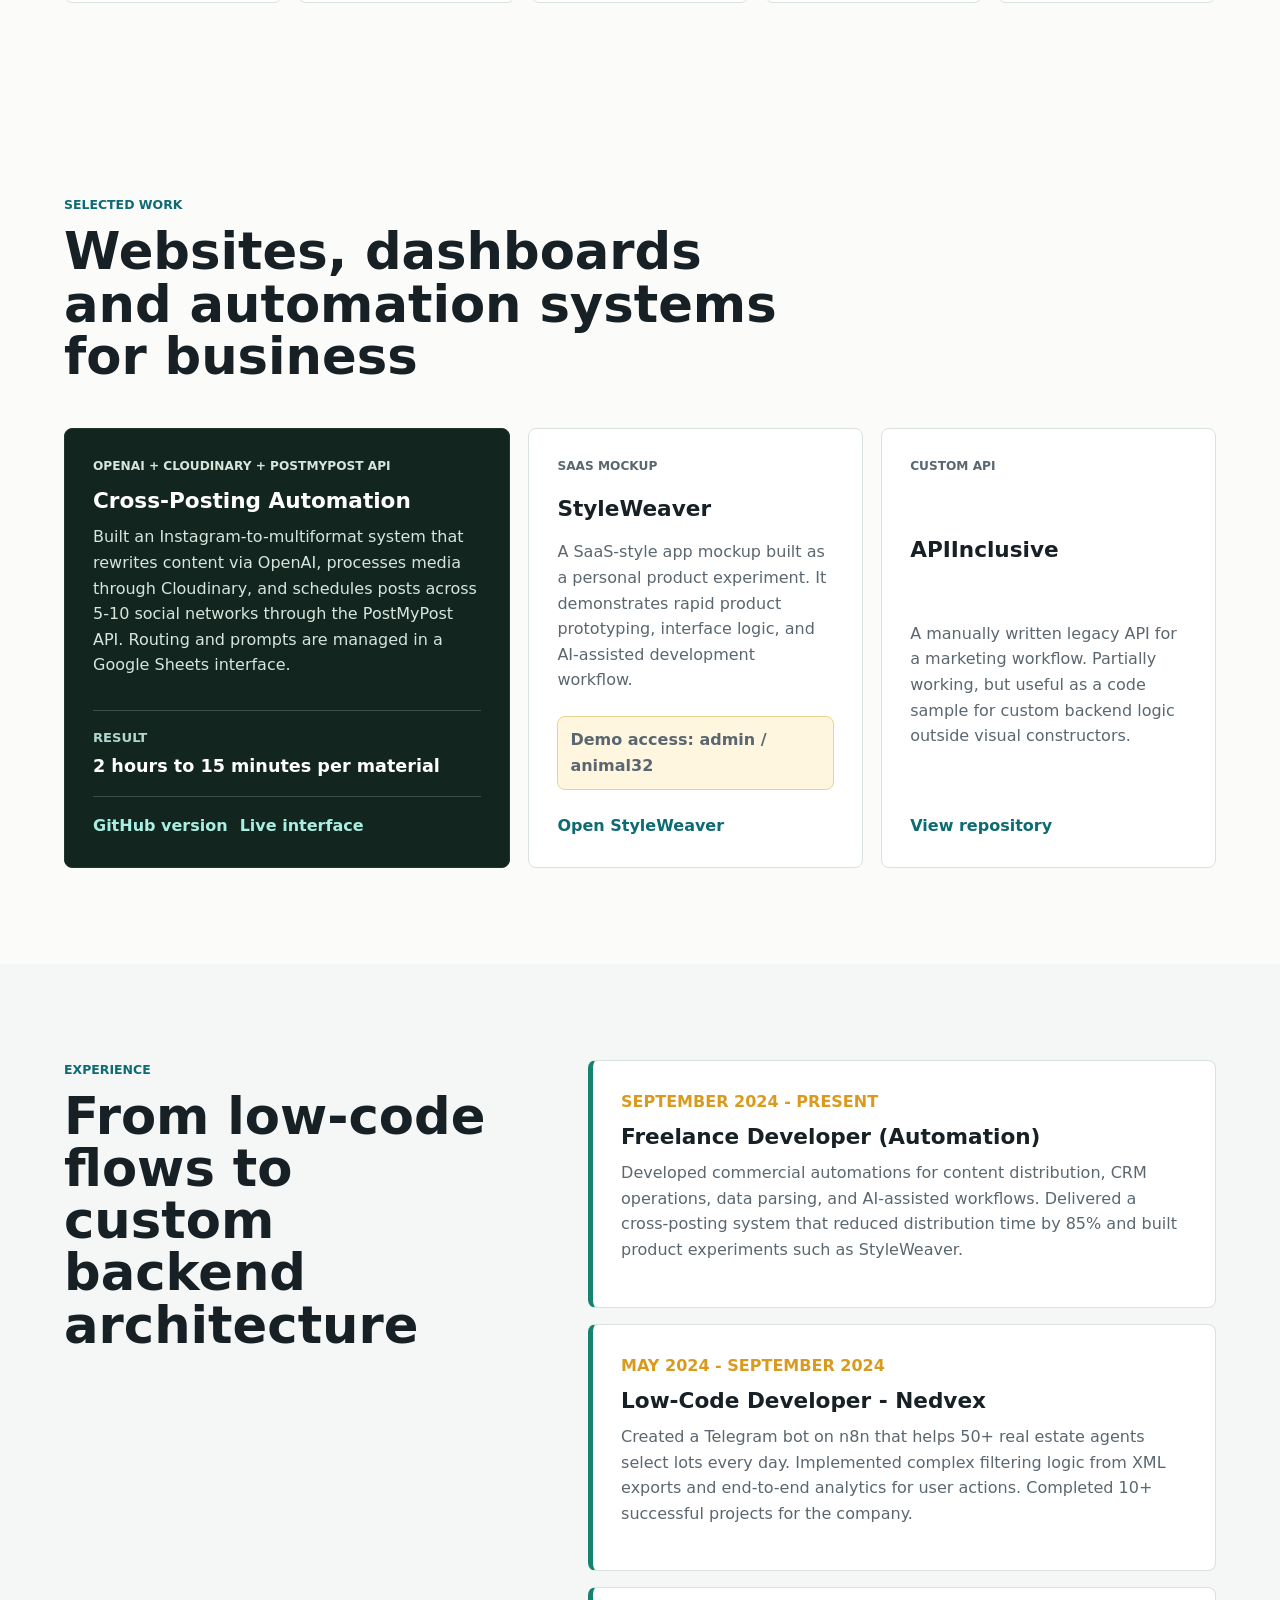
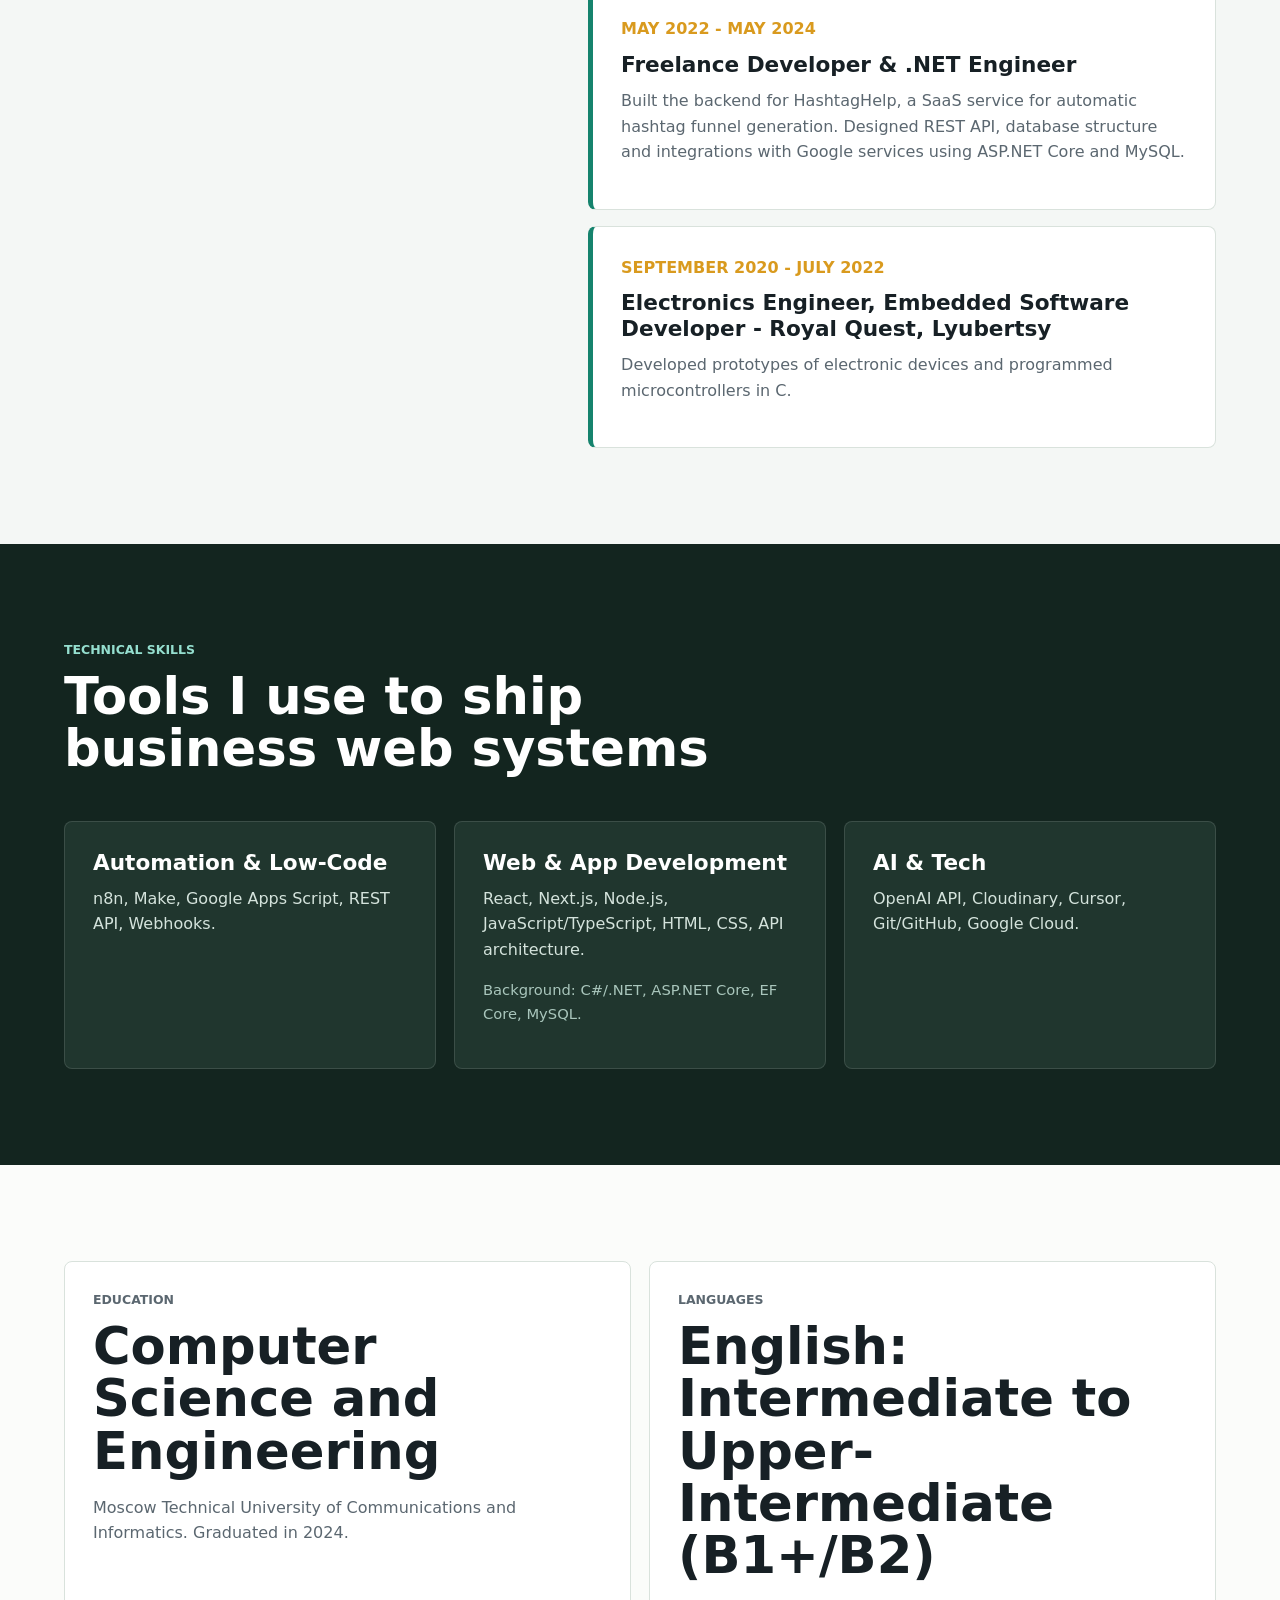
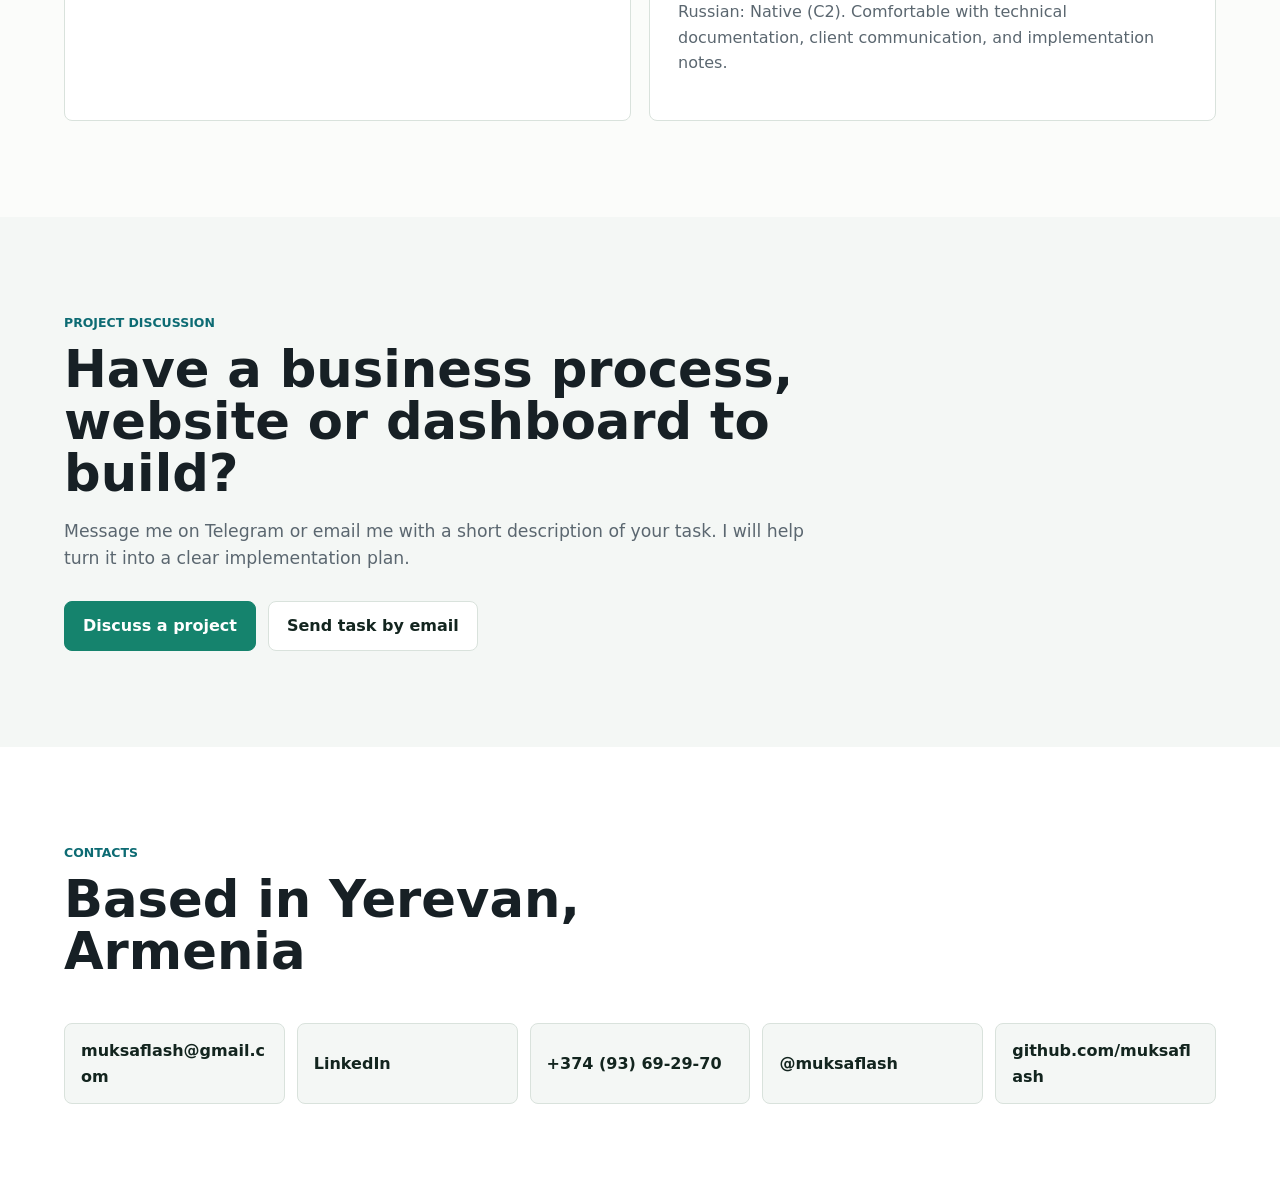
==== commit 8d1cce2a: "Reposition resume toward business web systems" ====
--- a/index.html
+++ b/index.html
@@ -3,15 +3,15 @@
   <head>
     <meta charset="utf-8">
     <meta name="viewport" content="width=device-width, initial-scale=1">
-    <title>Alexander Sytov | Business Automation Engineer</title>
+    <title>Alexander Sytov | Business Automation &amp; Web Systems Engineer</title>
     <meta
       name="description"
-      content="Alexander Sytov - Business Automation Engineer specializing in low-code, AI, n8n, Make, Google Apps Script, C#, JavaScript, APIs, and CRM automation."
+      content="Alexander Sytov - Business Automation and Web Systems Engineer building websites, dashboards, integrations and AI workflows for business."
     >
-    <meta property="og:title" content="Alexander Sytov | Business Automation Engineer">
+    <meta property="og:title" content="Alexander Sytov | Business Automation &amp; Web Systems Engineer">
     <meta
       property="og:description"
-      content="Low-code and AI automation engineer with commercial projects in real estate, marketing, cross-posting, bots, and custom APIs."
+      content="Websites, dashboards, CRM integrations, APIs and AI workflows connected into working business processes."
     >
     <meta property="og:type" content="website">
     <meta property="og:image" content="assets/doc-visual-01.png">
@@ -42,23 +42,26 @@
     <main>
       <section class="hero">
         <div class="hero-copy">
-          <p class="eyebrow">Business Automation Engineer (Low-Code &amp; AI)</p>
+          <p class="eyebrow">Business Automation &amp; Web Systems Engineer</p>
           <h1>Alexander Sytov</h1>
           <p class="lead">
-            I build automation systems for teams that need n8n, Make, Google Apps Script,
-            custom APIs, and AI workflows to work like production software.
+            Websites, dashboards, integrations and AI workflows for business.
           </p>
           <p>
-            Over the past two years, I have completed 10+ commercial projects in real estate
-            and marketing, including cross-posting systems, CRM bots with data parsing, and
-            AI-driven business process automation. My C# and JavaScript background lets me go
-            beyond standard constructors and design robust custom architecture.
+            I build websites, dashboards and automation systems that connect leads, CRM,
+            data, APIs and AI into one working business process.
+          </p>
+          <p>
+            I help business owners build modern websites, dashboards and automation workflows.
+            My work usually connects landing pages, corporate websites, CRM, Google Sheets,
+            Telegram, APIs and AI tools into practical systems that reduce manual work and
+            improve visibility.
           </p>
           <div class="hero-actions">
-            <a class="button primary" href="projects.html">View case studies</a>
+            <a class="button primary" href="https://t.me/muksaflash" target="_blank" rel="noreferrer">Discuss a project</a>
+            <a class="button" href="projects.html">View case studies</a>
             <a class="button" href="assets/alexander-sytov-resume.pdf" download>Download PDF</a>
             <a class="button" href="https://github.com/muksaflash" target="_blank" rel="noreferrer">GitHub</a>
-            <a class="button" href="mailto:muksaflash@gmail.com">Email me</a>
           </div>
         </div>
         <figure class="hero-visual">
@@ -85,14 +88,43 @@
         </article>
         <article>
           <strong>4</strong>
-          <span>core stacks: n8n, Make, GAS, .NET</span>
-        </article>
+          <span>core areas: websites, dashboards, integrations, AI</span>
+        </article>
+      </section>
+
+      <section class="section services-section">
+        <div class="section-heading">
+          <p class="eyebrow">Services</p>
+          <h2>Digital systems for offers, operations and reporting</h2>
+        </div>
+        <div class="service-grid">
+          <article>
+            <h3>Landing pages</h3>
+            <p>Business offers and lead generation pages with clear structure and conversion-focused content.</p>
+          </article>
+          <article>
+            <h3>Corporate websites</h3>
+            <p>Trust-building sites with a practical information architecture and room for future integrations.</p>
+          </article>
+          <article>
+            <h3>Dashboards</h3>
+            <p>Business metrics, internal reporting, Google Sheets data, CRM visibility and operational summaries.</p>
+          </article>
+          <article>
+            <h3>Integrations</h3>
+            <p>CRM, Telegram, Google Sheets, webhooks, REST APIs and business tools connected into one process.</p>
+          </article>
+          <article>
+            <h3>AI assistants</h3>
+            <p>AI-assisted workflows, support bots, recommendations, parsing, rewriting and internal copilots.</p>
+          </article>
+        </div>
       </section>
 
       <section id="projects" class="section">
         <div class="section-heading">
           <p class="eyebrow">Selected Work</p>
-          <h2>Automation projects with business impact</h2>
+          <h2>Websites, dashboards and automation systems for business</h2>
         </div>
         <div class="project-grid">
           <article class="project-card feature-card">
@@ -167,9 +199,9 @@
             <p class="date">May 2022 - May 2024</p>
             <h3>Freelance Developer &amp; .NET Engineer</h3>
             <p>
-              Built the C# ASP.NET Core backend for HashtagHelp, a SaaS service for automatic
-              hashtag funnel generation. Designed the REST API, MySQL database with EF Core,
-              and asynchronous integrations with Google services.
+              Built the backend for HashtagHelp, a SaaS service for automatic hashtag funnel
+              generation. Designed REST API, database structure and integrations with Google
+              services using ASP.NET Core and MySQL.
             </p>
           </article>
           <article class="timeline-item">
@@ -185,7 +217,7 @@
       <section class="section skill-layout">
         <div class="section-heading">
           <p class="eyebrow">Technical Skills</p>
-          <h2>Tools I use to ship automation systems</h2>
+          <h2>Tools I use to ship business web systems</h2>
         </div>
         <div class="skill-columns">
           <article>
@@ -193,8 +225,9 @@
             <p>n8n, Make, Google Apps Script, REST API, Webhooks.</p>
           </article>
           <article>
-            <h3>Programming</h3>
-            <p>C#/.NET, JavaScript for automation scripting, API architecture.</p>
+            <h3>Web &amp; App Development</h3>
+            <p>React, Next.js, Node.js, JavaScript/TypeScript, HTML, CSS, API architecture.</p>
+            <p class="background-note">Background: C#/.NET, ASP.NET Core, EF Core, MySQL.</p>
           </article>
           <article>
             <h3>AI &amp; Tech</h3>
@@ -214,6 +247,21 @@
           <h2>English: Intermediate to Upper-Intermediate (B1+/B2)</h2>
           <p>Russian: Native (C2). Comfortable with technical documentation, client communication, and implementation notes.</p>
         </article>
+      </section>
+
+      <section class="section cta-section">
+        <div class="section-heading">
+          <p class="eyebrow">Project Discussion</p>
+          <h2>Have a business process, website or dashboard to build?</h2>
+          <p>
+            Message me on Telegram or email me with a short description of your task.
+            I will help turn it into a clear implementation plan.
+          </p>
+        </div>
+        <div class="hero-actions">
+          <a class="button primary" href="https://t.me/muksaflash" target="_blank" rel="noreferrer">Discuss a project</a>
+          <a class="button" href="mailto:muksaflash@gmail.com">Send task by email</a>
+        </div>
       </section>
 
       <section id="contacts" class="section contact-section">
--- a/styles.css
+++ b/styles.css
@@ -163,6 +163,7 @@
 .split-section > *,
 .case-study > *,
 .project-grid > *,
+.service-grid > *,
 .skill-columns > *,
 .compact-grid > *,
 .contact-grid > * {
@@ -336,11 +337,18 @@
   gap: 18px;
 }
 
+.service-grid {
+  display: grid;
+  grid-template-columns: repeat(5, minmax(0, 1fr));
+  gap: 16px;
+}
+
 .project-card,
 .timeline-item,
 .skill-columns article,
 .compact-grid article,
-.case-points article {
+.case-points article,
+.service-grid article {
   padding: clamp(20px, 3vw, 28px);
   background: var(--panel);
   border: 1px solid var(--line);
@@ -477,6 +485,26 @@
   color: #d4e3dc;
 }
 
+.background-note {
+  margin-top: 12px;
+  color: #a9c6bc !important;
+  font-size: 0.92rem;
+}
+
+.cta-section {
+  background: var(--panel-alt);
+}
+
+.cta-section .section-heading {
+  margin-bottom: 22px;
+}
+
+.cta-section .section-heading p:not(.eyebrow) {
+  max-width: 760px;
+  color: var(--muted);
+  font-size: 1.08rem;
+}
+
 .compact-grid {
   display: grid;
   grid-template-columns: repeat(2, minmax(0, 1fr));
@@ -599,6 +627,10 @@
     grid-template-columns: 1fr;
   }
 
+  .service-grid {
+    grid-template-columns: repeat(2, minmax(0, 1fr));
+  }
+
   .feature-card {
     min-height: 0;
   }
@@ -633,6 +665,7 @@
   }
 
   .metric-band,
+  .service-grid,
   .skill-columns,
   .compact-grid,
   .visual-grid,
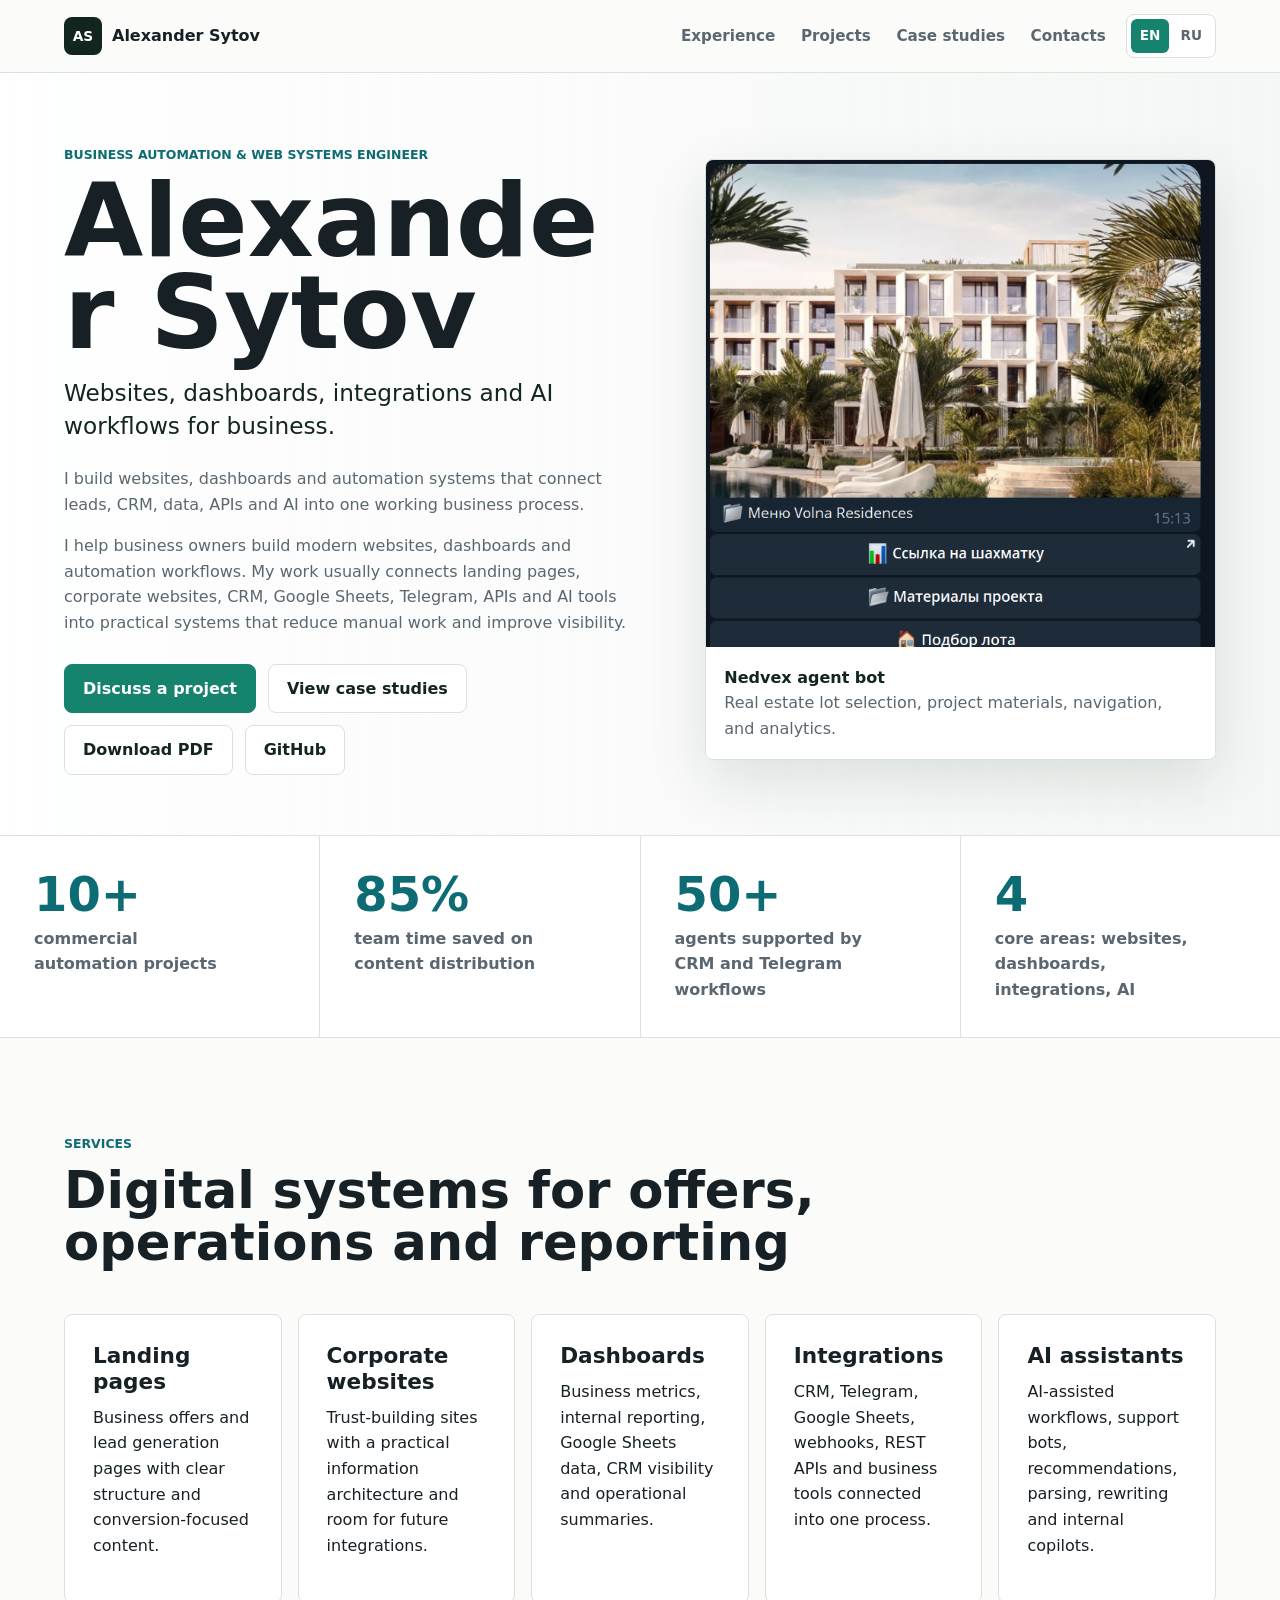
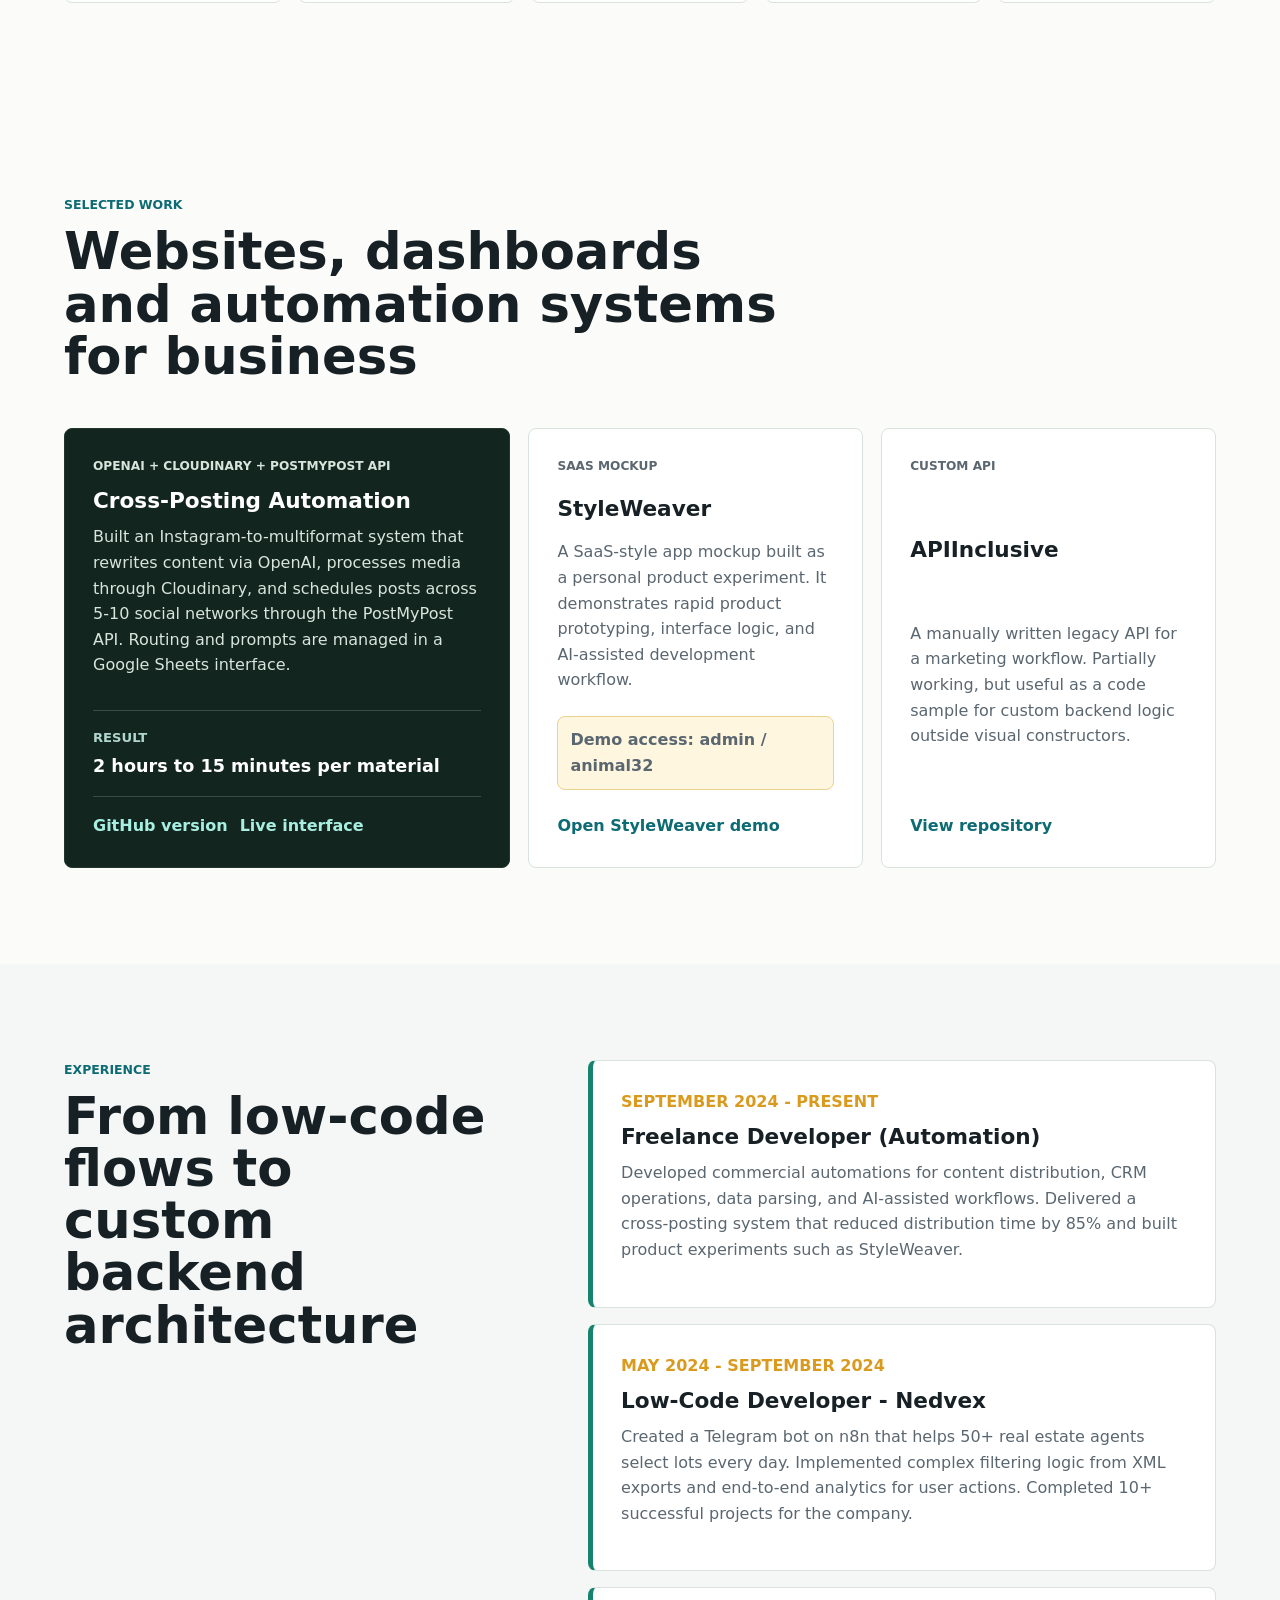
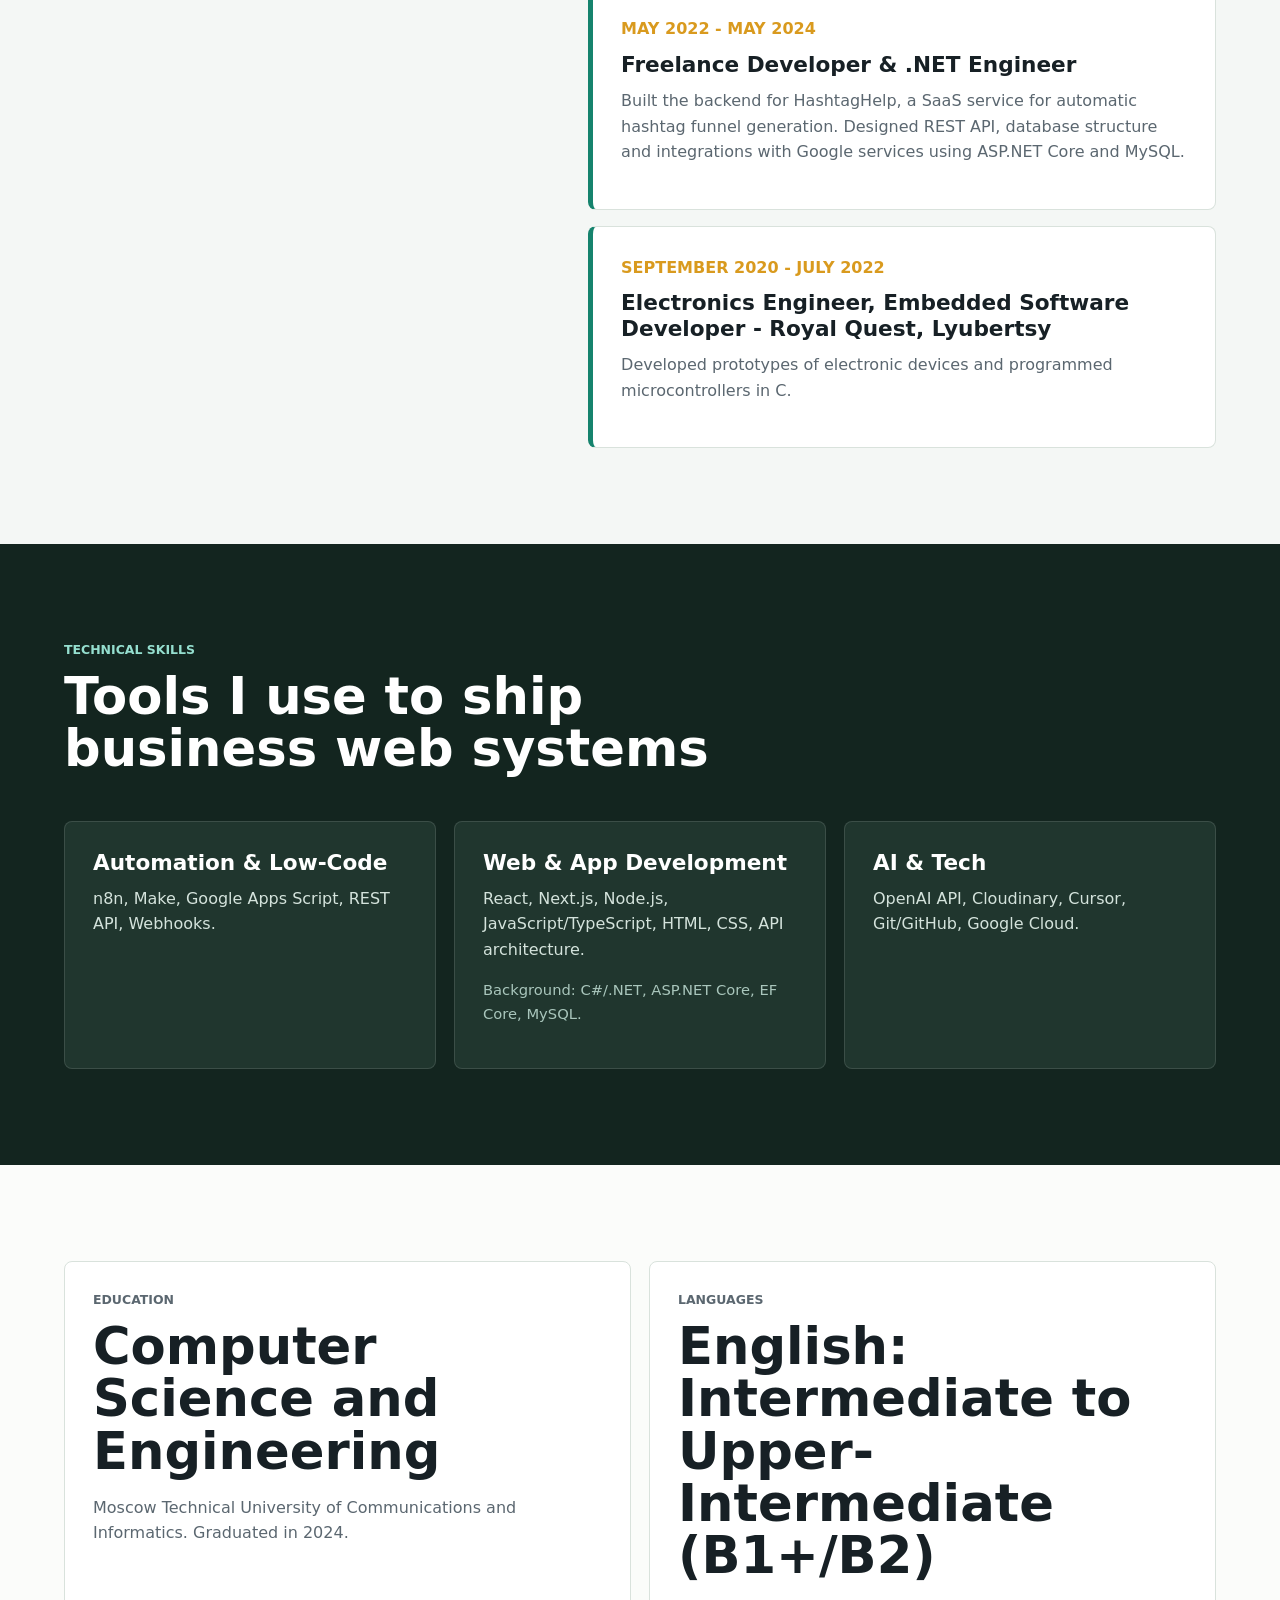
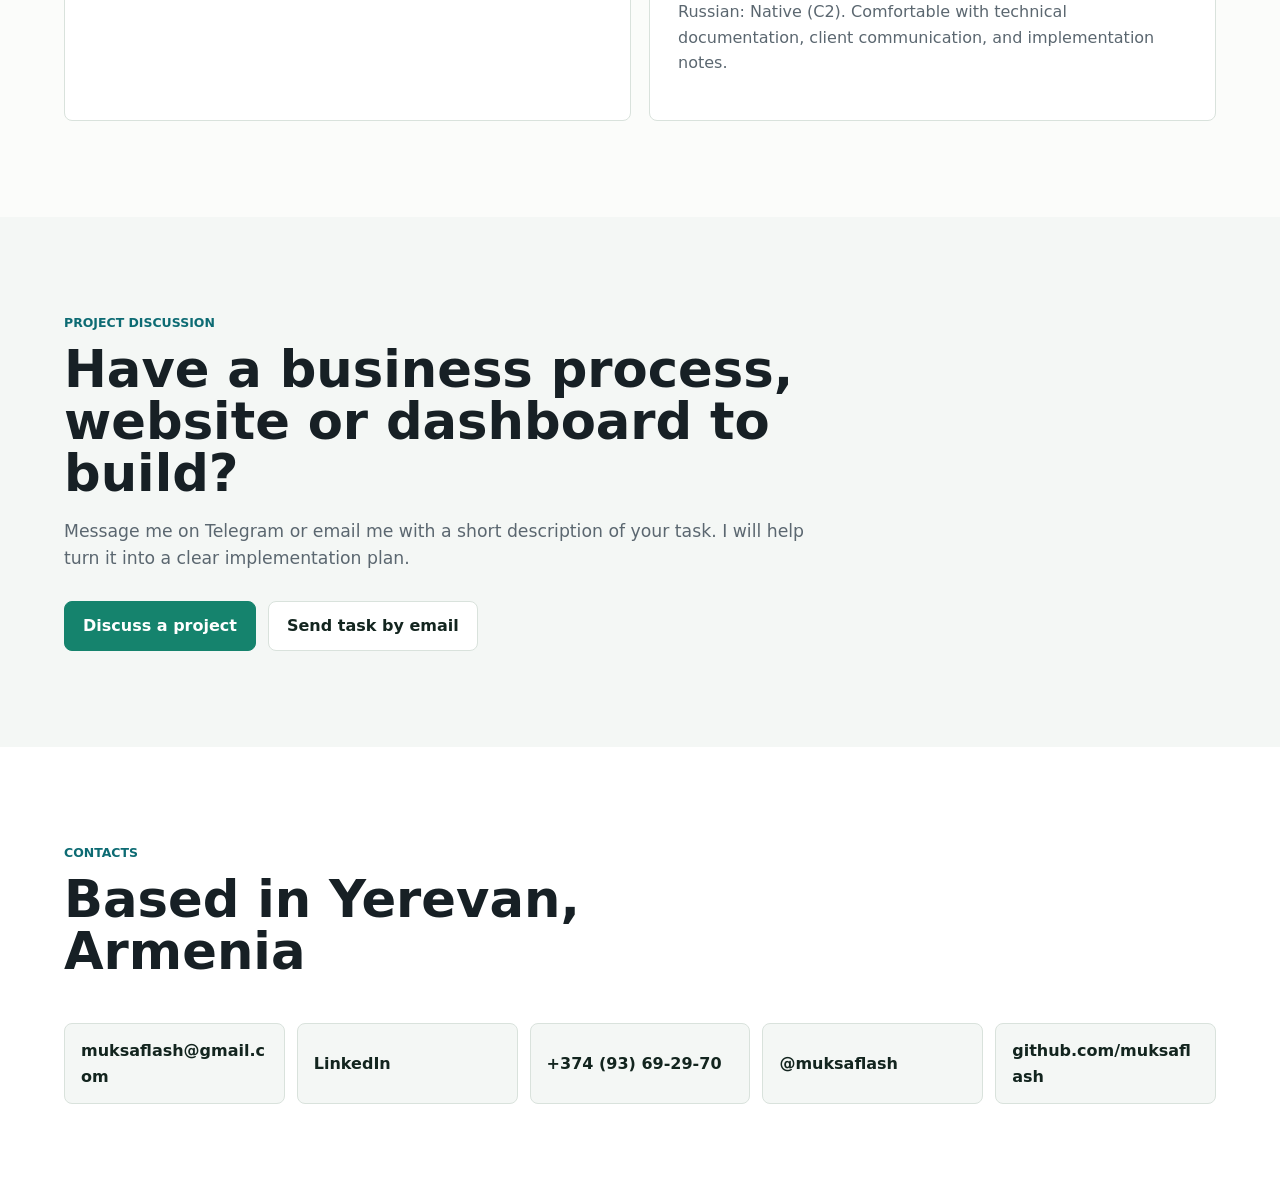
==== commit c52a61e7: "Add favicon and StyleWeaver demo access" ====
--- a/index.html
+++ b/index.html
@@ -17,6 +17,7 @@
     <meta property="og:image" content="assets/doc-visual-01.png">
     <link rel="alternate" hreflang="en" href="https://muksaflash.github.io/">
     <link rel="alternate" hreflang="ru" href="https://muksaflash.github.io/ru.html">
+    <link rel="icon" href="assets/favicon.svg" type="image/svg+xml">
     <link rel="stylesheet" href="styles.css">
   </head>
   <body>
@@ -156,7 +157,7 @@
               rapid product prototyping, interface logic, and AI-assisted development workflow.
             </p>
             <p class="note">Demo access: admin / animal32</p>
-            <a href="https://styleweaver-692930870929.us-central1.run.app/" target="_blank" rel="noreferrer">Open StyleWeaver</a>
+            <a href="https://styleweaver-692930870929.us-central1.run.app/" target="_blank" rel="noreferrer">Open StyleWeaver demo</a>
           </article>
 
           <article class="project-card">
